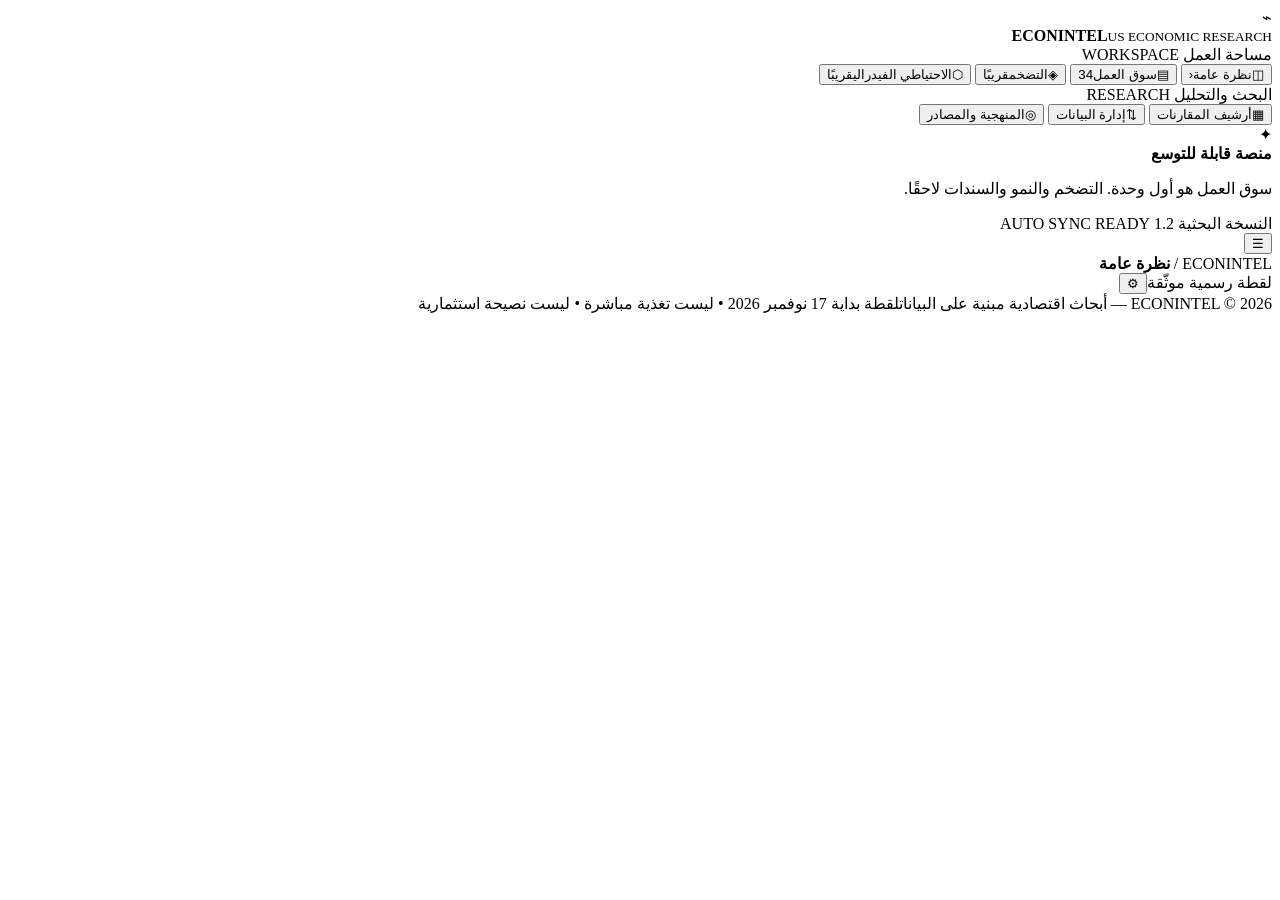
==== index.html @ 454ddd61 "Add files via upload" ====
<!doctype html>
<html lang="ar" dir="rtl">
<head>
  <meta charset="UTF-8" />
  <meta name="viewport" content="width=device-width, initial-scale=1" />
  <meta name="theme-color" content="#0b1120" />
  <meta name="description" content="US Economic Intelligence — منصة تحليل اقتصادي أمريكي مبنية على البيانات الرسمية، تبدأ بسوق العمل وتتوسع للتضخم والسياسة النقدية." />
  <title>US Economic Intelligence | مختبر الاقتصاد الأمريكي</title>
  <link rel="stylesheet" href="assets/styles.css" />
  <script src="assets/seed.js" defer></script>
  <script src="assets/official-data.js" defer></script>
  <script src="assets/app.js" defer></script>
</head>
<body>
  <div class="app-shell">
    <aside class="sidebar" id="sidebar">
      <div class="brand"><div class="brand-mark"><span class="brand-pulse">⌁</span></div><div><strong>ECON<span>INTEL</span></strong><small>US ECONOMIC RESEARCH</small></div></div>
      <div class="side-section-label">مساحة العمل <span>WORKSPACE</span></div>
      <nav class="side-nav" aria-label="التنقل الرئيسي">
        <button class="nav-link active" data-page="overview"><span class="nav-icon">◫</span><span>نظرة عامة</span><span class="nav-arrow">‹</span></button>
        <button class="nav-link" data-page="labor"><span class="nav-icon">▤</span><span>سوق العمل</span><span id="navCount" class="nav-count">34</span></button>
        <button class="nav-link" data-page="inflation"><span class="nav-icon">◈</span><span>التضخم</span><span class="nav-mini">قريبًا</span></button>
        <button class="nav-link" data-page="fed"><span class="nav-icon">⬡</span><span>الاحتياطي الفيدرالي</span><span class="nav-mini">قريبًا</span></button>
      </nav>
      <div class="side-section-label">البحث والتحليل <span>RESEARCH</span></div>
      <nav class="side-nav" aria-label="إدارة البحث">
        <button class="nav-link" data-page="archive"><span class="nav-icon">▦</span><span>أرشيف المقارنات</span></button>
        <button class="nav-link" data-page="data"><span class="nav-icon">⇅</span><span>إدارة البيانات</span></button>
        <button class="nav-link" data-page="methodology"><span class="nav-icon">◎</span><span>المنهجية والمصادر</span></button>
      </nav>
      <div class="sidebar-bottom">
        <div class="side-brief"><span class="side-brief-spark">✦</span><div><b>منصة قابلة للتوسع</b><p>سوق العمل هو أول وحدة. التضخم والنمو والسندات لاحقًا.</p></div></div>
        <div class="sidebar-version"><span class="status-dot"></span> النسخة البحثية 1.2 <span>AUTO SYNC READY</span></div>
      </div>
    </aside>
    <main class="main">
      <header class="topbar">
        <div class="topbar-title"><button class="mobile-menu icon-button" id="mobileMenu" aria-label="فتح القائمة">☰</button><div class="breadcrumb">ECONINTEL <span>/</span> <b id="breadcrumbCurrent">نظرة عامة</b></div></div>
        <div class="topbar-tools"><span class="time-label" id="todayLabel"></span><span class="vertical-separator"></span><span class="data-status"><span class="status-dot"></span><span id="sourceStatus">لقطة رسمية موثّقة</span></span><button class="icon-button" id="settingsShortcut" title="إدارة البيانات" aria-label="إدارة البيانات">⚙</button></div>
      </header>
      <div class="content" id="content" aria-live="polite"></div>
      <footer class="footer"><span>ECONINTEL © 2026 — أبحاث اقتصادية مبنية على البيانات</span><span id="dataFooter">لقطة بداية 17 نوفمبر 2026 • ليست تغذية مباشرة • ليست نصيحة استثمارية</span></footer>
    </main>
  </div>
  <div id="mobileScrim" class="mobile-scrim"></div>
  <div id="toastRegion" class="toast-region" aria-live="polite"></div>
  <div id="modalRoot"></div>
</body>
</html>
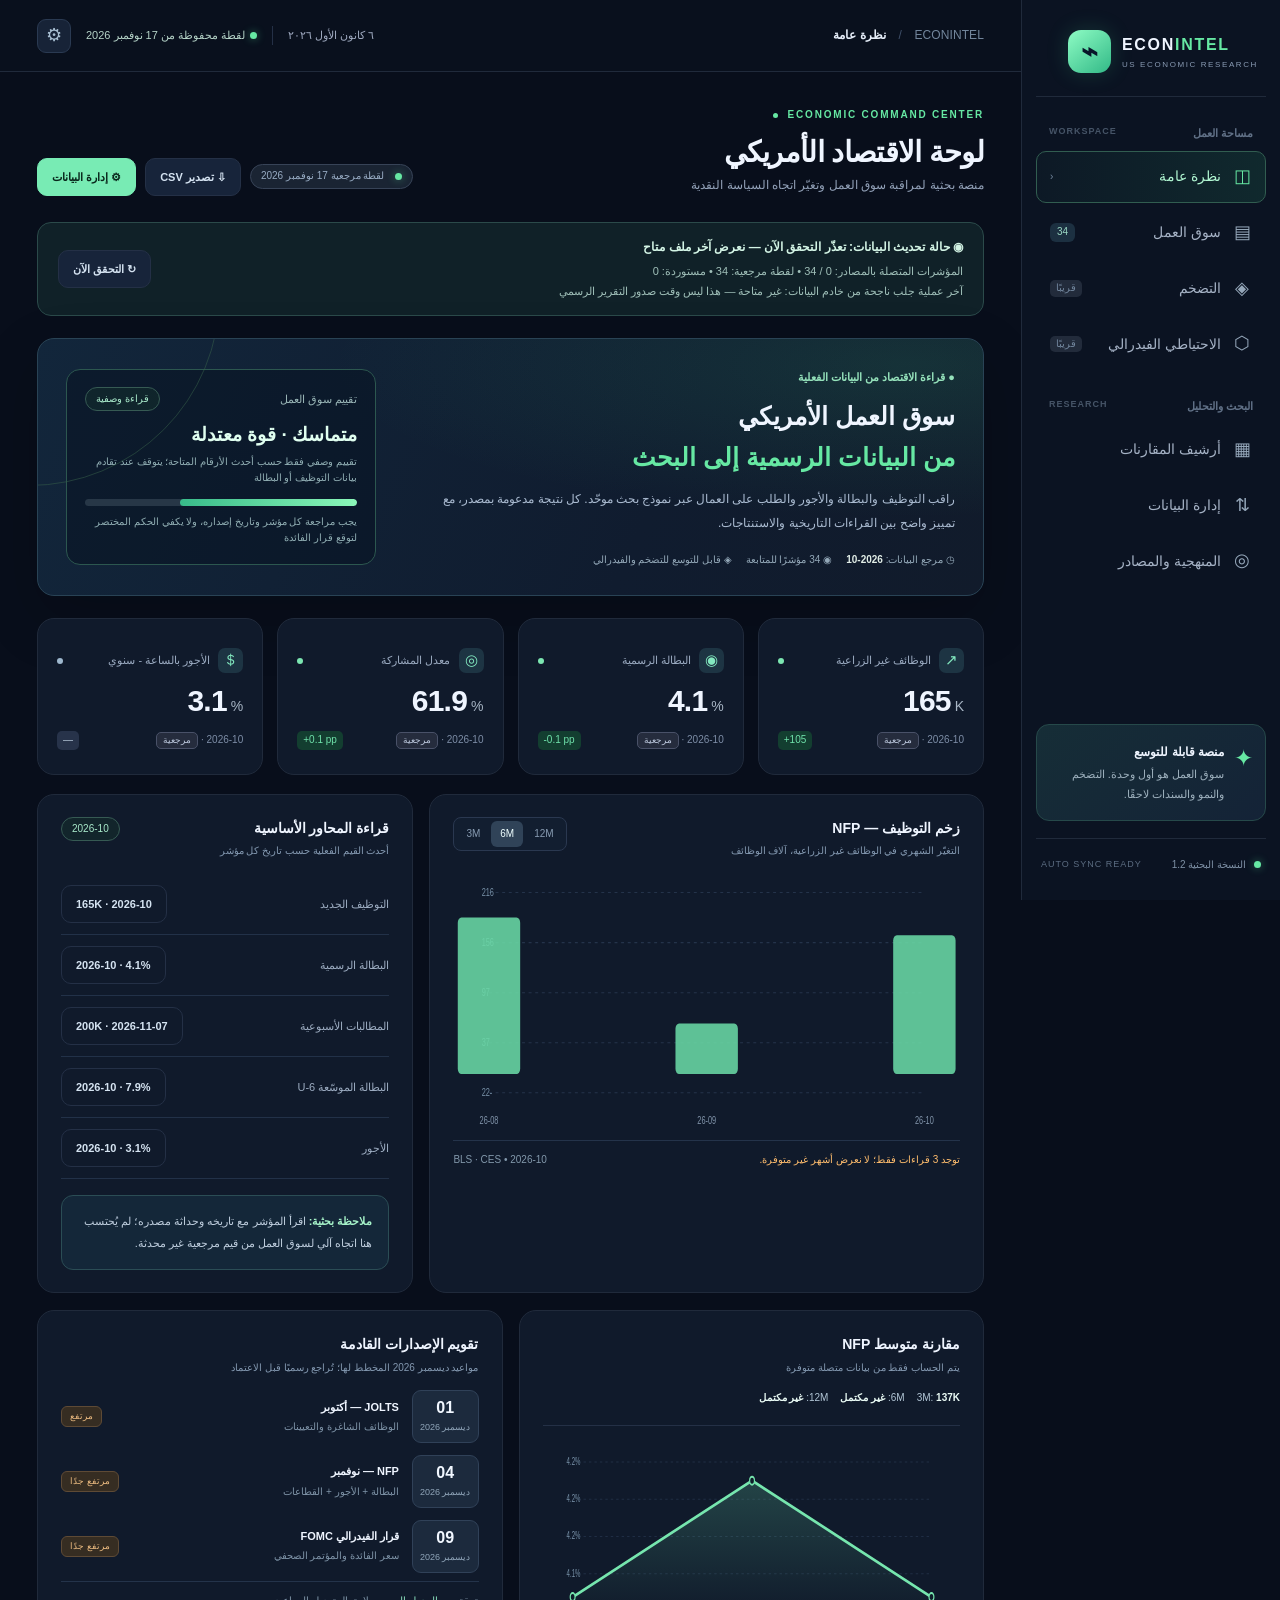
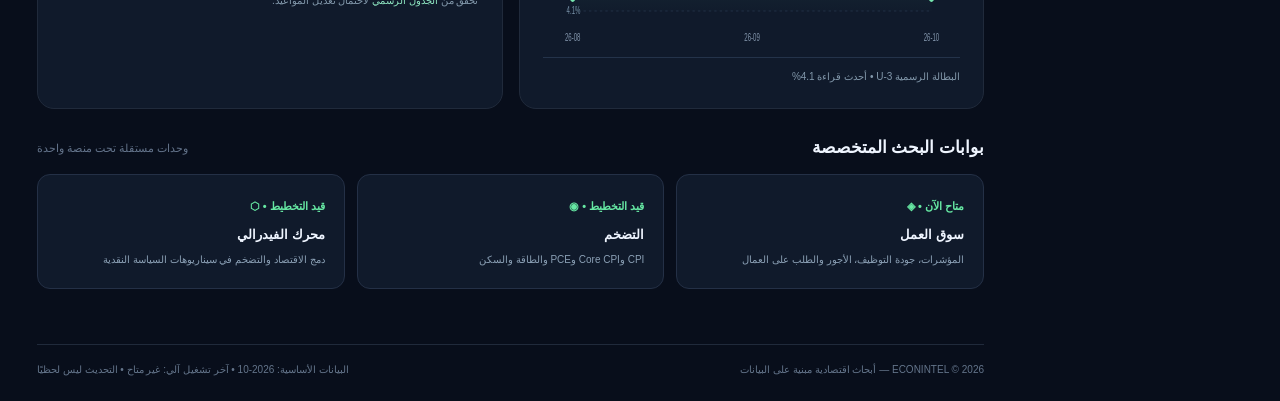
==== commit 03483501: "Update index.html" ====
--- a/index.html
+++ b/index.html
@@ -6,10 +6,10 @@
   <meta name="theme-color" content="#0b1120" />
   <meta name="description" content="US Economic Intelligence — منصة تحليل اقتصادي أمريكي مبنية على البيانات الرسمية، تبدأ بسوق العمل وتتوسع للتضخم والسياسة النقدية." />
   <title>US Economic Intelligence | مختبر الاقتصاد الأمريكي</title>
-  <link rel="stylesheet" href="assets/styles.css" />
-  <script src="assets/seed.js" defer></script>
-  <script src="assets/official-data.js" defer></script>
-  <script src="assets/app.js" defer></script>
+  <link rel="stylesheet" href="styles.css" />
+  <script src="seed.js" defer></script>
+  <script src="official-data.js" defer></script>
+  <script src="app.js" defer></script>
 </head>
 <body>
   <div class="app-shell">
--- a/styles.css
+++ b/styles.css
@@ -0,0 +1,19 @@
+@import url('https://fonts.googleapis.com/css2?family=Cairo:wght@400;500;600;700;800&family=IBM+Plex+Sans+Arabic:wght@400;500;600;700&display=swap');
+:root{--bg:#080e1b;--surface:#0d1525;--panel:#101a2b;--panel-2:#131f32;--line:#243046;--line-soft:#202a3b;--text:#eff5ff;--muted:#93a2b9;--dim:#64748b;--green:#66e8a3;--green-soft:rgba(92,229,160,.13);--orange:#ffbd6d;--red:#ff7584;--blue:#78aaff;--accent:#8bf3ba;--shadow:0 22px 60px rgba(0,0,0,.19);--radius:17px}
+*{box-sizing:border-box}html{scroll-behavior:smooth}body{margin:0;background:var(--bg);color:var(--text);font-family:'IBM Plex Sans Arabic','Cairo',Tahoma,sans-serif;font-size:14px;line-height:1.65}button,input,select,textarea{font:inherit}button{cursor:pointer}a{color:inherit;text-decoration:none}button:focus-visible,a:focus-visible,input:focus-visible{outline:2px solid #8df7bf;outline-offset:3px}::selection{background:#1d7e5a;color:#fff}.app-shell{min-height:100vh;display:flex;direction:rtl}.sidebar{width:259px;flex:0 0 259px;background:#0b1322;border-left:1px solid var(--line-soft);padding:27px 14px;display:flex;flex-direction:column;position:sticky;right:0;top:0;height:100vh;z-index:20}.brand{display:flex;gap:11px;align-items:center;padding:3px 8px 23px;border-bottom:1px solid var(--line-soft);direction:ltr;justify-content:flex-end}.brand-mark{background:linear-gradient(140deg,#8efcc4,#32b987);height:43px;width:43px;border-radius:13px;display:grid;place-items:center;color:#081529;box-shadow:0 0 22px rgba(73,226,153,.17)}.brand-pulse{font-size:28px;font-weight:900;line-height:1}.brand strong{font-family:Arial,sans-serif;font-size:16px;letter-spacing:1.7px}.brand strong span{color:var(--green)}.brand small{display:block;font-size:8px;letter-spacing:1.6px;color:#899ab3;direction:ltr}.side-section-label{font-size:11px;font-weight:700;color:#617187;padding:27px 13px 9px}.side-section-label span{float:left;font-size:9px;color:#465467;letter-spacing:1px}.side-nav{display:grid;gap:4px}.nav-link{border:1px solid transparent;background:none;color:#a5b2c5;border-radius:10px;padding:10px 13px;text-align:right;display:flex;gap:11px;align-items:center;width:100%;transition:.2s}.nav-link:hover{background:#152038;color:#fff}.nav-link.active{border-color:#315d50;background:linear-gradient(90deg,rgba(57,172,128,.04),rgba(42,155,105,.16));color:#b1f7d2}.nav-icon{font-size:18px;width:20px;text-align:center;color:#95a7ba}.nav-link.active .nav-icon{color:var(--green)}.nav-arrow,.nav-mini,.nav-count{margin-right:auto;font-size:10px;color:#72869d}.nav-count{border-radius:6px;padding:1px 7px;background:#1c3041;color:#9ad7c3}.nav-mini{border-radius:5px;background:#222b3b;padding:0 6px}.sidebar-bottom{margin-top:auto}.side-brief{background:linear-gradient(140deg,rgba(35,78,80,.45),rgba(23,40,62,.75));border:1px solid #26494a;padding:15px 12px;border-radius:13px;display:flex;gap:10px}.side-brief-spark{color:var(--green);font-size:23px}.side-brief b{font-size:12px}.side-brief p{font-size:11px;line-height:1.8;color:#9db0bd;margin:2px 0 0}.sidebar-version{margin-top:17px;border-top:1px solid var(--line-soft);padding:18px 5px 0;color:#7e90a5;font-size:10px}.sidebar-version>span:last-child{float:left;font-family:Arial,sans-serif;font-size:9px;color:#5b6c81;letter-spacing:1px}.status-dot{display:inline-block;width:7px;height:7px;border-radius:50%;background:var(--green);margin-left:5px;box-shadow:0 0 9px rgba(91,239,165,.45)}.main{min-width:0;flex:1}.topbar{height:72px;border-bottom:1px solid var(--line-soft);display:flex;align-items:center;justify-content:space-between;padding:0 37px;background:#0b1220ad;backdrop-filter:blur(12px);position:sticky;top:0;z-index:10}.topbar-title,.topbar-tools{display:flex;align-items:center;gap:15px}.breadcrumb{font-family:'IBM Plex Sans Arabic',sans-serif;font-size:12px;letter-spacing:.1px;color:#73869c}.breadcrumb span{padding:0 9px;color:#40516b}.breadcrumb b{color:#e5edf8;font-weight:600}.topbar-tools{font-size:11px;color:#9faac0}.time-label{direction:ltr}.vertical-separator{background:var(--line);height:19px;width:1px}.data-status{color:#b6d4c8}.icon-button{width:34px;height:34px;background:#172337;border:1px solid #2a3a52;border-radius:9px;color:#a8bfd2;display:inline-grid;place-items:center;font-size:18px}.mobile-menu{display:none}.content{max-width:1640px;padding:35px 37px 55px;margin:auto}.footer{margin:0 37px;border-top:1px solid var(--line-soft);padding:17px 0 23px;color:#64758b;font-size:10px;display:flex;justify-content:space-between;gap:8px}.page-head{display:flex;justify-content:space-between;align-items:end;gap:18px;margin-bottom:26px}.eyebrow{display:flex;align-items:center;gap:10px;font-family:Arial,sans-serif;color:var(--green);font-size:10px;letter-spacing:1.8px;font-weight:bold;direction:ltr;justify-content:flex-end}.eyebrow:before{content:'';height:5px;width:5px;background:var(--green);border-radius:50%}.page-head h1{font-family:'Cairo',sans-serif;font-size:29px;margin:7px 0 2px;letter-spacing:-.7px;font-weight:700;line-height:1.5}.page-head p{margin:0;color:var(--muted);font-size:12px}.head-actions{display:flex;gap:9px;align-items:center;flex-wrap:wrap}.btn{border:1px solid var(--line);background:#17243a;color:#d5e3f1;border-radius:10px;padding:9px 14px;display:inline-flex;align-items:center;justify-content:center;gap:8px;font-size:11px;font-weight:600;transition:.15s;white-space:nowrap}.btn:hover{border-color:#537e76;background:#1d3145}.btn.primary{background:#78ebb4;color:#09261b;border-color:#78ebb4;font-weight:800}.btn.primary:hover{background:#a9ffd3}.btn.ghost{background:transparent}.tiny-badge{display:inline-flex;gap:6px;align-items:center;border:1px solid #365a53;color:#a8e9ca;background:#17382d5d;border-radius:99px;font-size:10px;padding:3px 10px;white-space:nowrap}.tiny-badge.warning{border-color:#75593e;color:#e6bd8b;background:#3b2b1e60}.tiny-badge.muted{border-color:#374357;color:#98acc4;background:#1a2433}.hero{background:radial-gradient(ellipse at 92% 10%,rgba(57,202,132,.13),transparent 47%),linear-gradient(115deg,#12263b,#101c2f 65%,#111b2b);border:1px solid #294355;border-radius:var(--radius);padding:26px 28px;margin-bottom:22px;box-shadow:var(--shadow);display:grid;grid-template-columns:1.25fr .85fr;gap:22px;align-items:center;overflow:hidden;position:relative}.hero:after{content:'';width:380px;height:380px;position:absolute;left:-200px;top:-235px;border:1px solid #38614a88;border-radius:50%;pointer-events:none}.hero-kicker{font-size:11px;color:#95e2bb;font-weight:600}.hero h2{font-family:Cairo,sans-serif;font-size:25px;line-height:1.65;margin:8px 0 10px}.hero h2 em{font-style:normal;color:var(--green)}.hero p{color:#aabbd1;margin:0;font-size:12px;max-width:640px;line-height:1.95}.hero-foot{display:flex;flex-wrap:wrap;gap:14px;margin-top:17px;color:#93a8b8;font-size:10px}.hero-foot strong{color:#e1ede6}.hero-meter{background:#07142394;border:1px solid #2c574f;border-radius:14px;padding:17px 18px;max-width:310px;justify-self:end;width:100%}.hero-meter-top{display:flex;justify-content:space-between;gap:8px;align-items:center;color:#9ab6b7;font-size:11px}.hero-meter strong{display:block;font-family:Cairo,sans-serif;font-size:19px;color:#e0fff0;line-height:1.7;margin:8px 0 2px}.hero-meter small{display:block;color:#90aeb3;font-size:10px}.meter-track{height:7px;border-radius:20px;background:#273747;display:flex;overflow:hidden;margin:12px 0 8px}.meter-fill{background:linear-gradient(90deg,#38bb8a,#8bf7b9);width:65%;border-radius:20px}.metric-grid{display:grid;grid-template-columns:repeat(4,minmax(0,1fr));gap:14px;margin-bottom:19px}.metric-card{background:var(--panel);border:1px solid var(--line-soft);border-radius:var(--radius);padding:19px 19px 14px;min-height:157px;min-width:0;position:relative;overflow:hidden}.metric-card:hover{border-color:#34526a}.metric-card-top{display:flex;align-items:center;gap:8px;justify-content:space-between;font-size:11px;color:#9aaac0}.metric-label{display:flex;align-items:center;gap:8px}.metric-icon{width:25px;height:25px;display:grid;place-items:center;background:#1d3443;border-radius:7px;color:#82e8bf;font-size:15px}.metric-value{direction:ltr;display:flex;align-items:baseline;justify-content:flex-end;gap:4px;margin-top:10px;text-align:right}.metric-value strong{font-family:Arial,sans-serif;font-size:30px;line-height:1.2;letter-spacing:-.8px;font-weight:700}.metric-value small{font-size:14px;color:#a9b7c6;font-family:Arial,sans-serif}.metric-bottom{display:flex;align-items:center;justify-content:space-between;gap:5px;margin-top:12px;font-size:10px;color:#7d8da6}.delta{border-radius:5px;background:#133e30;color:#6fe1aa;padding:1px 6px;direction:ltr;font-family:Arial,sans-serif}.delta.bad{color:#ff99a3;background:#4c242d}.delta.neutral{background:#27334a;color:#b3c3d5}.grid2{display:grid;grid-template-columns:1.4fr .95fr;gap:16px;margin-bottom:17px}.grid2.equal{grid-template-columns:1fr 1fr}.panel{background:var(--panel);border:1px solid var(--line-soft);border-radius:var(--radius);padding:22px 23px;min-width:0}.panel-head{display:flex;align-items:flex-start;justify-content:space-between;gap:12px;margin-bottom:14px}.panel-head h3{font-size:14px;line-height:1.6;margin:0;font-weight:700}.panel-head p{color:#8398b0;font-size:10px;margin:4px 0 0}.panel-tool{display:flex;align-items:center;gap:7px}.tabset{display:inline-flex;gap:2px;border-radius:8px;padding:3px;border:1px solid #2a3850;background:#121e30;direction:ltr}.tab{border:0;background:transparent;color:#879bb1;border-radius:6px;font-size:10px;padding:5px 9px;white-space:nowrap}.tab.active{background:#304358;color:#efffff}.chart-body{height:258px;position:relative}.chart-body.short{height:205px}.chart-body svg{height:100%;width:100%;overflow:visible}.chart-note{font-size:10px;color:#8298ab;border-top:1px solid #24334a;margin-top:8px;padding-top:10px;line-height:1.8}.text-warning{color:var(--orange)!important}.split-row{border-bottom:1px solid #223148;display:flex;justify-content:space-between;align-items:center;padding:11px 0;gap:18px;font-size:11px}.split-row:last-child{border-bottom:0}.split-row span{color:#9cacc1}.split-row b{font-size:11px}.signal{display:inline-flex;align-items:center;gap:5px;font-size:10px;font-weight:600}.signal:before{content:'';width:6px;height:6px;border-radius:50%;background:currentColor}.signal.positive{color:#7ce6b1}.signal.warning{color:#e9b36e}.signal.negative{color:#ff8397}.signal.neutral{color:#9eb8ce}.mini-heading{color:#8197aa;font-size:10px;letter-spacing:.2px;margin-bottom:12px}.insight{background:#142739;border:1px solid #2b4d55;border-radius:12px;padding:15px 16px;font-size:11px;line-height:1.95;color:#bfcede}.insight b{color:#a6f3c9}.insight.warn{background:#302319;border-color:#61472b}.insight.warn b{color:#ffca90}.section-title{display:flex;align-items:center;justify-content:space-between;gap:10px;margin:25px 0 12px}.section-title h2{font-size:17px;font-family:Cairo,sans-serif;margin:0}.section-title p{color:var(--dim);font-size:11px;margin:0}.sectors{display:flex;flex-direction:column;gap:13px;margin-top:15px}.sector-row{display:grid;grid-template-columns:165px minmax(30px,1fr) 65px;align-items:center;gap:13px;font-size:10.5px}.sector-name{color:#b1bfd0;white-space:nowrap;overflow:hidden;text-overflow:ellipsis}.sector-track{height:8px;border-radius:8px;background:#223046;position:relative;overflow:hidden}.sector-fill{height:100%;border-radius:8px;background:linear-gradient(90deg,#4fbe94,#91ebc1);margin-right:0}.sector-fill.negative{background:#e68d8d}.sector-number{font-family:Arial,sans-serif;color:#a9f3c9;direction:ltr;text-align:left}.sector-number.negative{color:#f2a4a6}.upcoming{display:grid;gap:12px}.event-row{display:flex;gap:13px;align-items:center}.event-date{background:#1c2a3d;border:1px solid #304158;border-radius:9px;min-width:61px;padding:8px 7px;text-align:center;line-height:1.2}.event-date strong{font:700 16px Arial,sans-serif;display:block;color:#f1f7ff}.event-date small{color:#90a5b9;font-size:9px}.event-description{flex:1}.event-description b{display:block;font-size:11px;font-weight:600}.event-description small{display:block;color:#7e93a7;font-size:10px;margin-top:3px}.event-priority{font-size:9px;color:#ebbb80;background:#362d22;border:1px solid #5e4a35;padding:2px 8px;border-radius:6px}.method-pill{display:inline-flex;border:1px solid var(--line);padding:4px 9px;background:#172337;border-radius:6px;color:#9aacc3;font-size:10px}.data-list{display:grid;grid-template-columns:repeat(3,minmax(0,1fr));gap:11px}.data-tile{background:#111d2e;border:1px solid #2a3a4e;border-radius:12px;padding:16px;min-height:124px;display:flex;flex-direction:column;gap:6px;text-align:right}.data-tile:hover{border-color:#447c68;background:#15253a}.data-tile b{font-size:12px}.data-tile small{color:#8496ad;font-size:10px}.data-tile .number{font:700 23px Arial,sans-serif;direction:ltr;text-align:right}.tile-footer{display:flex;justify-content:space-between;align-items:center;gap:8px;color:#8092a9;font-size:9px;margin-top:auto}.tag{font:600 9px Arial,sans-serif;border:1px solid #334358;border-radius:5px;padding:1px 6px;white-space:nowrap}.filter-row{display:flex;flex-wrap:wrap;align-items:center;gap:8px;margin-bottom:17px}.filter-chip{font-size:10px;color:#9badc2;padding:7px 12px;border:1px solid var(--line);background:#131f31;border-radius:8px}.filter-chip.active{background:#153b32;color:#99f4c9;border-color:#386d57}.search-box{border:1px solid #324257;background:#0c1727;border-radius:10px;padding:10px 12px;min-width:235px;max-width:100%;color:#eff5fc;font-size:12px}.search-box::placeholder{color:#687e95}.empty{border:1px dashed #395067;border-radius:13px;padding:35px;text-align:center;color:#8ea2b6;font-size:12px}.empty-icon{font-size:25px;display:block;margin-bottom:8px}.table-wrap{overflow:auto;border:1px solid var(--line-soft);border-radius:11px}.data-table{border-collapse:collapse;width:100%;min-width:680px;text-align:right}.data-table th{background:#152136;color:#839ab3;text-align:right;padding:12px 14px;font-size:10px;font-weight:600;white-space:nowrap}.data-table td{padding:12px 14px;border-top:1px solid #243046;color:#c0cede;font-size:11px}.data-table tr:hover td{background:#162339}.data-table .value{font:700 13px Arial,sans-serif;direction:ltr;white-space:nowrap}.data-table a{color:#84d9b7}.data-table a:hover{text-decoration:underline}.source-list{display:grid;gap:10px}.source-item{padding:16px;display:flex;align-items:center;justify-content:space-between;gap:16px;background:#131f30;border:1px solid var(--line);border-radius:12px}.source-item h4{margin:0;font-size:12px}.source-item p{color:#8b9cb0;font-size:10px;margin:4px 0 0}.source-link{background:#1a3d35;color:#9cf8cb;border:1px solid #345d51;border-radius:7px;padding:6px 10px;font-size:10px}.module-hero{background:linear-gradient(120deg,#102635,#151d36);border:1px solid #2d455e;border-radius:15px;padding:30px 28px;margin:0 0 20px}.module-hero h2{font:700 24px Cairo,sans-serif;margin:4px 0}.module-hero p{color:#a8bbcb;font-size:12px;margin:0;max-width:700px}.roadmap{display:grid;grid-template-columns:repeat(3,minmax(0,1fr));gap:12px}.roadmap-card{padding:19px;border:1px solid var(--line);background:var(--panel);border-radius:13px}.roadmap-card .step{font:700 11px Arial,sans-serif;color:var(--green)}.roadmap-card b{display:block;margin:7px 0;font-size:13px}.roadmap-card p{color:#8ba0b5;margin:0;font-size:10px}.metric-dialog{width:min(610px,calc(100vw - 24px));background:#101b2d;border:1px solid #38536b;border-radius:17px;box-shadow:0 35px 100px #000b;padding:0;color:#fff}.metric-dialog::backdrop{background:#010713bb}.dialog-top{display:flex;justify-content:space-between;align-items:start;gap:15px;border-bottom:1px solid var(--line);padding:22px}.dialog-top h2{font-size:17px;margin:3px 0}.dialog-body{padding:20px 23px}.dialog-close{background:#1e2d44;border:1px solid var(--line);border-radius:8px;color:#fff;padding:2px 10px;font-size:19px}.dialog-number{font:700 30px Arial,sans-serif;direction:ltr;text-align:right}.muted{color:#8196ad}.text-small{font-size:11px}.mt16{margin-top:16px}.mt24{margin-top:24px}.flex-between{display:flex;justify-content:space-between;align-items:center;gap:12px}.row-wrap{display:flex;gap:8px;flex-wrap:wrap}.code-box{padding:15px;background:#0a1524;border:1px solid #293c55;border-radius:11px;color:#b1d2ca;direction:ltr;white-space:pre-wrap;word-break:break-word;font:11px ui-monospace,monospace}.toast-region{position:fixed;z-index:50;bottom:23px;left:20px;display:grid;gap:8px;pointer-events:none}.toast{border:1px solid #3b7760;border-radius:10px;background:#153629;color:#d5ffe8;padding:12px 17px;font-size:12px;box-shadow:var(--shadow)}.archive-item{border:1px solid var(--line);background:#132034;border-radius:12px;padding:15px;display:flex;align-items:center;justify-content:space-between;gap:12px;margin-bottom:10px}.archive-item small{display:block;color:#889cb0;font-size:10px}.comparison-item{display:flex;align-items:center;gap:10px;padding:12px 0;border-bottom:1px solid var(--line)}.comparison-item>span:first-child{min-width:130px;color:#93a7be;font-size:11px}.comparison-item .value{font:700 14px Arial,sans-serif;direction:ltr}.comparison-item .diff{margin-right:auto;font:700 11px Arial,sans-serif}.hint{font-size:10px;color:#7c92a9;line-height:1.9}.file-label{display:inline-flex;align-items:center;justify-content:center;background:#17283b;border:1px solid #3c5a67;color:#bbd8d0;padding:10px 15px;border-radius:10px;font-size:11px;cursor:pointer}.file-label input{display:none}.callout{display:flex;gap:12px;padding:15px 18px;background:#112633;border:1px solid #2a4851;border-radius:12px;color:#bdd4dc;font-size:11px;line-height:1.85}.callout i{font-size:20px;font-style:normal;color:#77ecc0}.divider{height:1px;background:var(--line);margin:18px 0}.source-foot{color:#6e8098;font-size:10px;margin-top:10px}.no-data{display:flex;flex-direction:column;align-items:center;justify-content:center;height:100%;color:#8195ac;font-size:11px}.nfp-mean{color:#b1c5d5;font-size:10px;display:flex;gap:12px;flex-wrap:wrap}.nfp-mean strong{color:#e9faf4}.stat-line{height:1px;background:var(--line);margin:9px 0}.mobile-scrim{display:none}
+@media(max-width:1250px){.metric-grid{grid-template-columns:repeat(2,minmax(0,1fr))}.content{padding:27px 25px 40px}.topbar{padding:0 25px}.sidebar{width:227px;flex-basis:227px}.data-list{grid-template-columns:repeat(2,minmax(0,1fr))}.hero{grid-template-columns:1.1fr .8fr}}@media(max-width:920px){.sidebar{position:fixed;right:-265px;transition:right .23s;width:255px;box-shadow:var(--shadow)}.sidebar.open{right:0}.mobile-menu{display:inline-grid}.mobile-scrim.visible{display:block;position:fixed;inset:0;background:#0008;z-index:19}.grid2,.grid2.equal{grid-template-columns:1fr}.hero{grid-template-columns:1fr}.hero-meter{justify-self:stretch;max-width:none}.roadmap{grid-template-columns:1fr 1fr}.topbar{height:62px}}@media(max-width:600px){.content{padding:22px 14px}.topbar{padding:0 14px}.metric-grid{gap:9px}.metric-card{padding:14px;min-height:143px}.metric-value strong{font-size:25px}.metric-card-top{font-size:10px}.metric-bottom{font-size:9px}.page-head{display:block}.page-head h1{font-size:24px}.head-actions{margin-top:14px}.hero{padding:21px}.hero h2{font-size:21px}.panel{padding:18px 15px}.data-list,.roadmap{grid-template-columns:1fr}.sector-row{grid-template-columns:115px 1fr 47px;gap:8px}.footer{margin:0 14px;display:block}.footer span{display:block}.topbar-tools .time-label,.topbar-tools .vertical-separator{display:none}.breadcrumb{font-size:11px}.panel-head{flex-wrap:wrap}.metric-dialog{max-width:calc(100vw - 16px)}.source-item{align-items:start;flex-direction:column}}
+
+/* Research data provenance / version 1.1 */
+.origin-pill{display:inline-block;vertical-align:middle;border:1px solid #315a5c;border-radius:5px;padding:0 6px;font-size:9px;color:#a6dccc;background:#183138;white-space:nowrap}
+.origin-pill.reference{border-color:#495168;background:#252c3d;color:#bdc9de}.origin-pill.stale{border-color:#986441;background:#3a2b23;color:#ffca96}
+.origin-pill.custom{border-color:#6265a5;background:#2a2b48;color:#c4c8ff}.origin-pill.verified{border-color:#31705d;background:#17372f;color:#90eec0}
+.quality-grid{display:grid;grid-template-columns:repeat(4,1fr);gap:10px}.quality-grid>div{background:#0d1d2c;border:1px solid #2b3f50;padding:15px 12px;border-radius:11px;text-align:center}.quality-grid strong{display:block;font:700 26px Arial;color:#d9fff0}.quality-grid span{display:block;color:#91a4b9;font-size:10px;margin-top:4px}.quality-panel{margin-bottom:18px}.comparison-period{display:block;font-size:9px;color:#71869e;direction:ltr;text-align:right;margin-top:3px}
+@media(max-width:600px){.quality-grid{grid-template-columns:repeat(2,1fr)}.origin-pill{font-size:8px}}
+/* Explicit text color for buttons on dark panels: Chrome default button text is black. */
+.data-tile,.metric-card,.roadmap-card{color:var(--text)}
+.data-tile .number,.metric-card .metric-value{color:var(--text)}
+
+/* v1.2: live-data provenance strip; preserves v1.1 layout. */
+.sync-banner{display:flex;align-items:center;justify-content:space-between;gap:16px;margin:2px 0 22px;padding:15px 20px;border:1px solid #2b4a4a;border-radius:14px;background:#102128;color:#d3f4e5}
+.sync-banner b{display:block;font-size:12px;margin-bottom:4px}.sync-banner small{display:block;color:#9fbfb8;font-size:11px;margin-top:2px}.sync-banner .btn{flex:0 0 auto}
+@media(max-width:650px){.sync-banner{flex-direction:column;align-items:stretch}.sync-banner .btn{width:100%}}
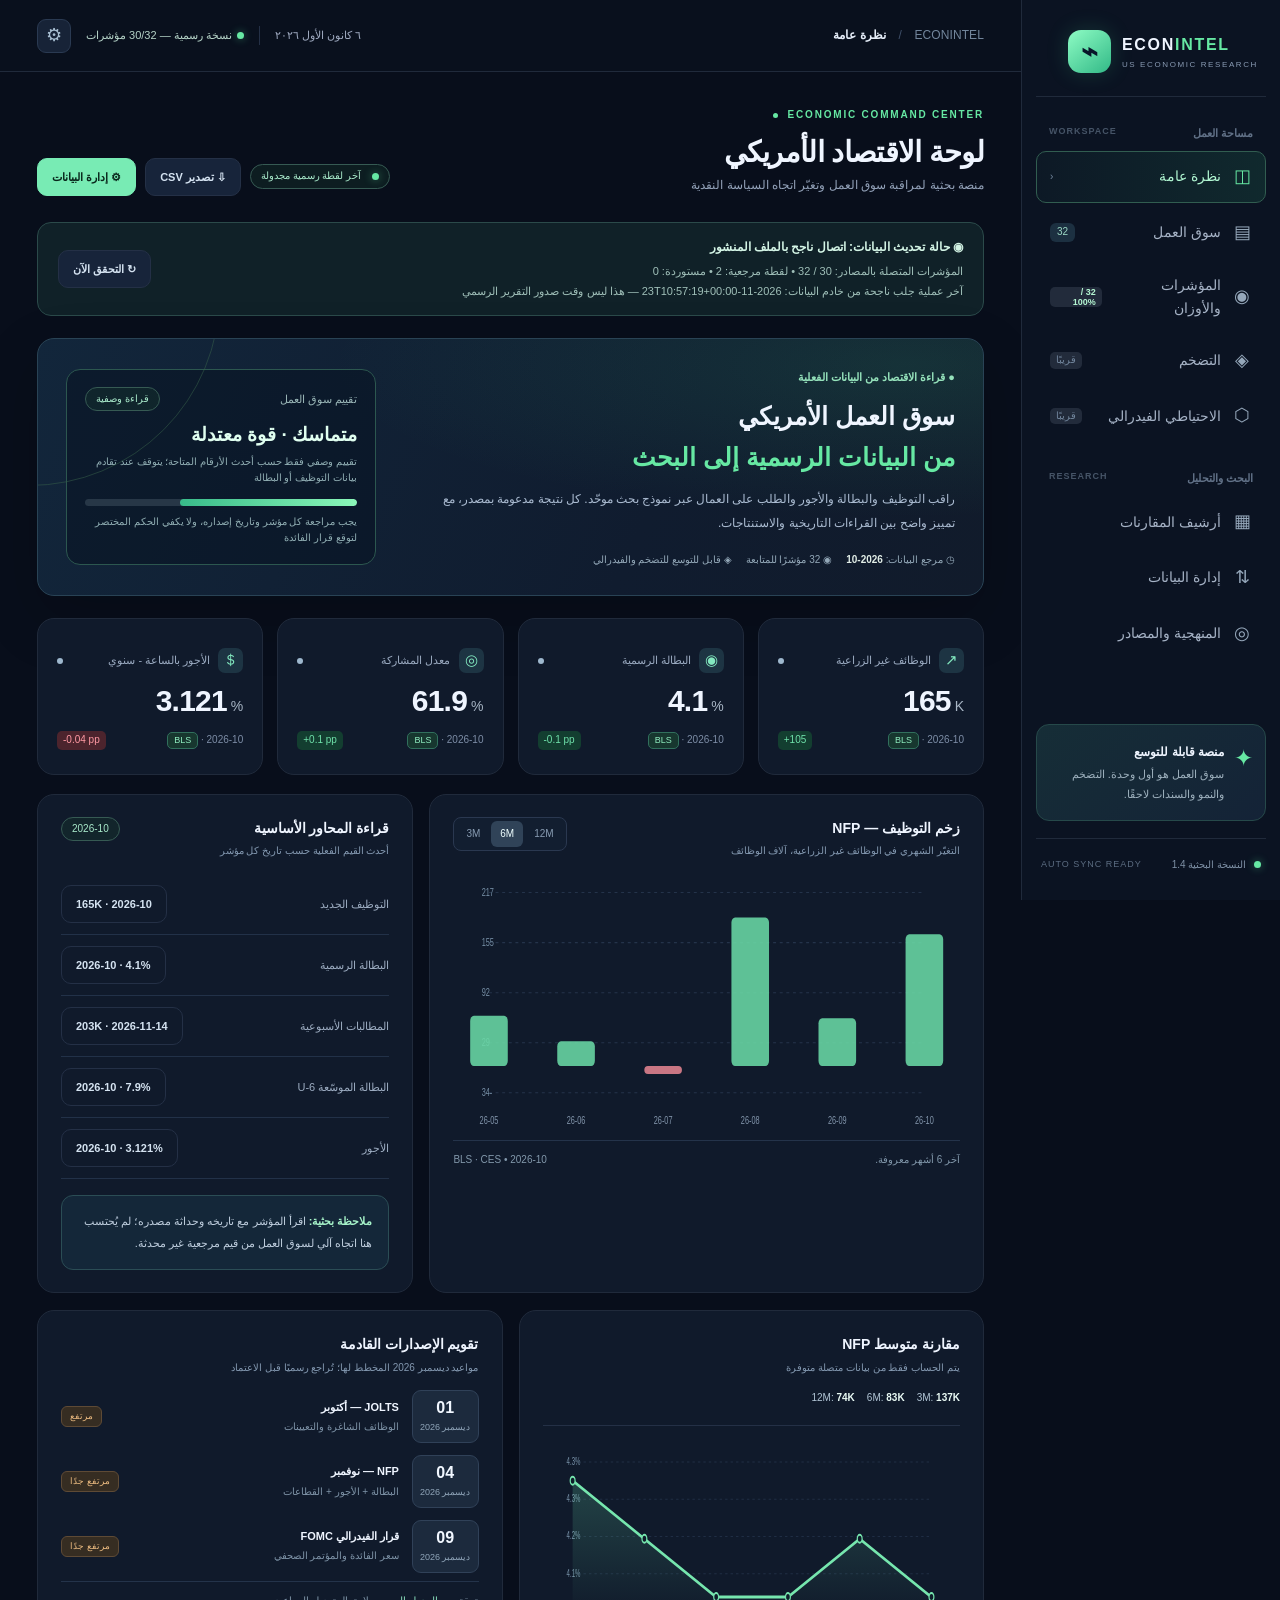
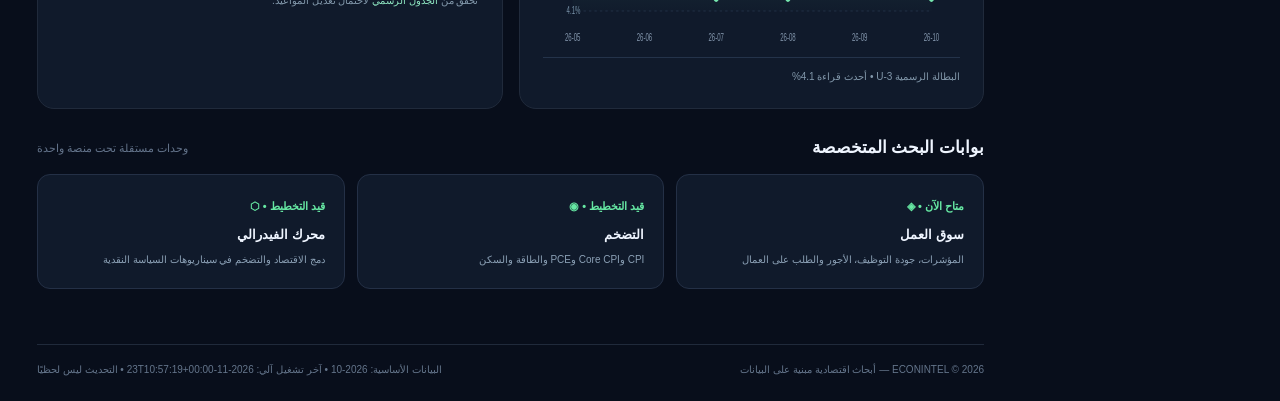
==== commit 83f8ed76: "ECONINTEL v1.4 - Connect 32 indicators" ====
--- a/index.html
+++ b/index.html
@@ -6,10 +6,10 @@
   <meta name="theme-color" content="#0b1120" />
   <meta name="description" content="US Economic Intelligence — منصة تحليل اقتصادي أمريكي مبنية على البيانات الرسمية، تبدأ بسوق العمل وتتوسع للتضخم والسياسة النقدية." />
   <title>US Economic Intelligence | مختبر الاقتصاد الأمريكي</title>
-  <link rel="stylesheet" href="styles.css" />
-  <script src="seed.js" defer></script>
-  <script src="official-data.js" defer></script>
-  <script src="app.js" defer></script>
+  <link rel="stylesheet" href="assets/styles.css" />
+  <script src="assets/seed.js" defer></script>
+  <script src="assets/official-data.js" defer></script>
+  <script src="assets/app.js" defer></script>
 </head>
 <body>
   <div class="app-shell">
@@ -18,7 +18,8 @@
       <div class="side-section-label">مساحة العمل <span>WORKSPACE</span></div>
       <nav class="side-nav" aria-label="التنقل الرئيسي">
         <button class="nav-link active" data-page="overview"><span class="nav-icon">◫</span><span>نظرة عامة</span><span class="nav-arrow">‹</span></button>
-        <button class="nav-link" data-page="labor"><span class="nav-icon">▤</span><span>سوق العمل</span><span id="navCount" class="nav-count">34</span></button>
+        <button class="nav-link" data-page="labor"><span class="nav-icon">▤</span><span>سوق العمل</span><span id="navCount" class="nav-count">32</span></button>
+        <button class="nav-link" data-page="weights"><span class="nav-icon">◉</span><span>المؤشرات والأوزان</span><span class="nav-mini">32 / 100%</span></button>
         <button class="nav-link" data-page="inflation"><span class="nav-icon">◈</span><span>التضخم</span><span class="nav-mini">قريبًا</span></button>
         <button class="nav-link" data-page="fed"><span class="nav-icon">⬡</span><span>الاحتياطي الفيدرالي</span><span class="nav-mini">قريبًا</span></button>
       </nav>
@@ -30,7 +31,7 @@
       </nav>
       <div class="sidebar-bottom">
         <div class="side-brief"><span class="side-brief-spark">✦</span><div><b>منصة قابلة للتوسع</b><p>سوق العمل هو أول وحدة. التضخم والنمو والسندات لاحقًا.</p></div></div>
-        <div class="sidebar-version"><span class="status-dot"></span> النسخة البحثية 1.2 <span>AUTO SYNC READY</span></div>
+        <div class="sidebar-version"><span class="status-dot"></span> النسخة البحثية 1.4 <span>AUTO SYNC READY</span></div>
       </div>
     </aside>
     <main class="main">
--- a/assets/styles.css
+++ b/assets/styles.css
@@ -0,0 +1,31 @@
+@import url('https://fonts.googleapis.com/css2?family=Cairo:wght@400;500;600;700;800&family=IBM+Plex+Sans+Arabic:wght@400;500;600;700&display=swap');
+:root{--bg:#080e1b;--surface:#0d1525;--panel:#101a2b;--panel-2:#131f32;--line:#243046;--line-soft:#202a3b;--text:#eff5ff;--muted:#93a2b9;--dim:#64748b;--green:#66e8a3;--green-soft:rgba(92,229,160,.13);--orange:#ffbd6d;--red:#ff7584;--blue:#78aaff;--accent:#8bf3ba;--shadow:0 22px 60px rgba(0,0,0,.19);--radius:17px}
+*{box-sizing:border-box}html{scroll-behavior:smooth}body{margin:0;background:var(--bg);color:var(--text);font-family:'IBM Plex Sans Arabic','Cairo',Tahoma,sans-serif;font-size:14px;line-height:1.65}button,input,select,textarea{font:inherit}button{cursor:pointer}a{color:inherit;text-decoration:none}button:focus-visible,a:focus-visible,input:focus-visible{outline:2px solid #8df7bf;outline-offset:3px}::selection{background:#1d7e5a;color:#fff}.app-shell{min-height:100vh;display:flex;direction:rtl}.sidebar{width:259px;flex:0 0 259px;background:#0b1322;border-left:1px solid var(--line-soft);padding:27px 14px;display:flex;flex-direction:column;position:sticky;right:0;top:0;height:100vh;z-index:20}.brand{display:flex;gap:11px;align-items:center;padding:3px 8px 23px;border-bottom:1px solid var(--line-soft);direction:ltr;justify-content:flex-end}.brand-mark{background:linear-gradient(140deg,#8efcc4,#32b987);height:43px;width:43px;border-radius:13px;display:grid;place-items:center;color:#081529;box-shadow:0 0 22px rgba(73,226,153,.17)}.brand-pulse{font-size:28px;font-weight:900;line-height:1}.brand strong{font-family:Arial,sans-serif;font-size:16px;letter-spacing:1.7px}.brand strong span{color:var(--green)}.brand small{display:block;font-size:8px;letter-spacing:1.6px;color:#899ab3;direction:ltr}.side-section-label{font-size:11px;font-weight:700;color:#617187;padding:27px 13px 9px}.side-section-label span{float:left;font-size:9px;color:#465467;letter-spacing:1px}.side-nav{display:grid;gap:4px}.nav-link{border:1px solid transparent;background:none;color:#a5b2c5;border-radius:10px;padding:10px 13px;text-align:right;display:flex;gap:11px;align-items:center;width:100%;transition:.2s}.nav-link:hover{background:#152038;color:#fff}.nav-link.active{border-color:#315d50;background:linear-gradient(90deg,rgba(57,172,128,.04),rgba(42,155,105,.16));color:#b1f7d2}.nav-icon{font-size:18px;width:20px;text-align:center;color:#95a7ba}.nav-link.active .nav-icon{color:var(--green)}.nav-arrow,.nav-mini,.nav-count{margin-right:auto;font-size:10px;color:#72869d}.nav-count{border-radius:6px;padding:1px 7px;background:#1c3041;color:#9ad7c3}.nav-mini{border-radius:5px;background:#222b3b;padding:0 6px}.sidebar-bottom{margin-top:auto}.side-brief{background:linear-gradient(140deg,rgba(35,78,80,.45),rgba(23,40,62,.75));border:1px solid #26494a;padding:15px 12px;border-radius:13px;display:flex;gap:10px}.side-brief-spark{color:var(--green);font-size:23px}.side-brief b{font-size:12px}.side-brief p{font-size:11px;line-height:1.8;color:#9db0bd;margin:2px 0 0}.sidebar-version{margin-top:17px;border-top:1px solid var(--line-soft);padding:18px 5px 0;color:#7e90a5;font-size:10px}.sidebar-version>span:last-child{float:left;font-family:Arial,sans-serif;font-size:9px;color:#5b6c81;letter-spacing:1px}.status-dot{display:inline-block;width:7px;height:7px;border-radius:50%;background:var(--green);margin-left:5px;box-shadow:0 0 9px rgba(91,239,165,.45)}.main{min-width:0;flex:1}.topbar{height:72px;border-bottom:1px solid var(--line-soft);display:flex;align-items:center;justify-content:space-between;padding:0 37px;background:#0b1220ad;backdrop-filter:blur(12px);position:sticky;top:0;z-index:10}.topbar-title,.topbar-tools{display:flex;align-items:center;gap:15px}.breadcrumb{font-family:'IBM Plex Sans Arabic',sans-serif;font-size:12px;letter-spacing:.1px;color:#73869c}.breadcrumb span{padding:0 9px;color:#40516b}.breadcrumb b{color:#e5edf8;font-weight:600}.topbar-tools{font-size:11px;color:#9faac0}.time-label{direction:ltr}.vertical-separator{background:var(--line);height:19px;width:1px}.data-status{color:#b6d4c8}.icon-button{width:34px;height:34px;background:#172337;border:1px solid #2a3a52;border-radius:9px;color:#a8bfd2;display:inline-grid;place-items:center;font-size:18px}.mobile-menu{display:none}.content{max-width:1640px;padding:35px 37px 55px;margin:auto}.footer{margin:0 37px;border-top:1px solid var(--line-soft);padding:17px 0 23px;color:#64758b;font-size:10px;display:flex;justify-content:space-between;gap:8px}.page-head{display:flex;justify-content:space-between;align-items:end;gap:18px;margin-bottom:26px}.eyebrow{display:flex;align-items:center;gap:10px;font-family:Arial,sans-serif;color:var(--green);font-size:10px;letter-spacing:1.8px;font-weight:bold;direction:ltr;justify-content:flex-end}.eyebrow:before{content:'';height:5px;width:5px;background:var(--green);border-radius:50%}.page-head h1{font-family:'Cairo',sans-serif;font-size:29px;margin:7px 0 2px;letter-spacing:-.7px;font-weight:700;line-height:1.5}.page-head p{margin:0;color:var(--muted);font-size:12px}.head-actions{display:flex;gap:9px;align-items:center;flex-wrap:wrap}.btn{border:1px solid var(--line);background:#17243a;color:#d5e3f1;border-radius:10px;padding:9px 14px;display:inline-flex;align-items:center;justify-content:center;gap:8px;font-size:11px;font-weight:600;transition:.15s;white-space:nowrap}.btn:hover{border-color:#537e76;background:#1d3145}.btn.primary{background:#78ebb4;color:#09261b;border-color:#78ebb4;font-weight:800}.btn.primary:hover{background:#a9ffd3}.btn.ghost{background:transparent}.tiny-badge{display:inline-flex;gap:6px;align-items:center;border:1px solid #365a53;color:#a8e9ca;background:#17382d5d;border-radius:99px;font-size:10px;padding:3px 10px;white-space:nowrap}.tiny-badge.warning{border-color:#75593e;color:#e6bd8b;background:#3b2b1e60}.tiny-badge.muted{border-color:#374357;color:#98acc4;background:#1a2433}.hero{background:radial-gradient(ellipse at 92% 10%,rgba(57,202,132,.13),transparent 47%),linear-gradient(115deg,#12263b,#101c2f 65%,#111b2b);border:1px solid #294355;border-radius:var(--radius);padding:26px 28px;margin-bottom:22px;box-shadow:var(--shadow);display:grid;grid-template-columns:1.25fr .85fr;gap:22px;align-items:center;overflow:hidden;position:relative}.hero:after{content:'';width:380px;height:380px;position:absolute;left:-200px;top:-235px;border:1px solid #38614a88;border-radius:50%;pointer-events:none}.hero-kicker{font-size:11px;color:#95e2bb;font-weight:600}.hero h2{font-family:Cairo,sans-serif;font-size:25px;line-height:1.65;margin:8px 0 10px}.hero h2 em{font-style:normal;color:var(--green)}.hero p{color:#aabbd1;margin:0;font-size:12px;max-width:640px;line-height:1.95}.hero-foot{display:flex;flex-wrap:wrap;gap:14px;margin-top:17px;color:#93a8b8;font-size:10px}.hero-foot strong{color:#e1ede6}.hero-meter{background:#07142394;border:1px solid #2c574f;border-radius:14px;padding:17px 18px;max-width:310px;justify-self:end;width:100%}.hero-meter-top{display:flex;justify-content:space-between;gap:8px;align-items:center;color:#9ab6b7;font-size:11px}.hero-meter strong{display:block;font-family:Cairo,sans-serif;font-size:19px;color:#e0fff0;line-height:1.7;margin:8px 0 2px}.hero-meter small{display:block;color:#90aeb3;font-size:10px}.meter-track{height:7px;border-radius:20px;background:#273747;display:flex;overflow:hidden;margin:12px 0 8px}.meter-fill{background:linear-gradient(90deg,#38bb8a,#8bf7b9);width:65%;border-radius:20px}.metric-grid{display:grid;grid-template-columns:repeat(4,minmax(0,1fr));gap:14px;margin-bottom:19px}.metric-card{background:var(--panel);border:1px solid var(--line-soft);border-radius:var(--radius);padding:19px 19px 14px;min-height:157px;min-width:0;position:relative;overflow:hidden}.metric-card:hover{border-color:#34526a}.metric-card-top{display:flex;align-items:center;gap:8px;justify-content:space-between;font-size:11px;color:#9aaac0}.metric-label{display:flex;align-items:center;gap:8px}.metric-icon{width:25px;height:25px;display:grid;place-items:center;background:#1d3443;border-radius:7px;color:#82e8bf;font-size:15px}.metric-value{direction:ltr;display:flex;align-items:baseline;justify-content:flex-end;gap:4px;margin-top:10px;text-align:right}.metric-value strong{font-family:Arial,sans-serif;font-size:30px;line-height:1.2;letter-spacing:-.8px;font-weight:700}.metric-value small{font-size:14px;color:#a9b7c6;font-family:Arial,sans-serif}.metric-bottom{display:flex;align-items:center;justify-content:space-between;gap:5px;margin-top:12px;font-size:10px;color:#7d8da6}.delta{border-radius:5px;background:#133e30;color:#6fe1aa;padding:1px 6px;direction:ltr;font-family:Arial,sans-serif}.delta.bad{color:#ff99a3;background:#4c242d}.delta.neutral{background:#27334a;color:#b3c3d5}.grid2{display:grid;grid-template-columns:1.4fr .95fr;gap:16px;margin-bottom:17px}.grid2.equal{grid-template-columns:1fr 1fr}.panel{background:var(--panel);border:1px solid var(--line-soft);border-radius:var(--radius);padding:22px 23px;min-width:0}.panel-head{display:flex;align-items:flex-start;justify-content:space-between;gap:12px;margin-bottom:14px}.panel-head h3{font-size:14px;line-height:1.6;margin:0;font-weight:700}.panel-head p{color:#8398b0;font-size:10px;margin:4px 0 0}.panel-tool{display:flex;align-items:center;gap:7px}.tabset{display:inline-flex;gap:2px;border-radius:8px;padding:3px;border:1px solid #2a3850;background:#121e30;direction:ltr}.tab{border:0;background:transparent;color:#879bb1;border-radius:6px;font-size:10px;padding:5px 9px;white-space:nowrap}.tab.active{background:#304358;color:#efffff}.chart-body{height:258px;position:relative}.chart-body.short{height:205px}.chart-body svg{height:100%;width:100%;overflow:visible}.chart-note{font-size:10px;color:#8298ab;border-top:1px solid #24334a;margin-top:8px;padding-top:10px;line-height:1.8}.text-warning{color:var(--orange)!important}.split-row{border-bottom:1px solid #223148;display:flex;justify-content:space-between;align-items:center;padding:11px 0;gap:18px;font-size:11px}.split-row:last-child{border-bottom:0}.split-row span{color:#9cacc1}.split-row b{font-size:11px}.signal{display:inline-flex;align-items:center;gap:5px;font-size:10px;font-weight:600}.signal:before{content:'';width:6px;height:6px;border-radius:50%;background:currentColor}.signal.positive{color:#7ce6b1}.signal.warning{color:#e9b36e}.signal.negative{color:#ff8397}.signal.neutral{color:#9eb8ce}.mini-heading{color:#8197aa;font-size:10px;letter-spacing:.2px;margin-bottom:12px}.insight{background:#142739;border:1px solid #2b4d55;border-radius:12px;padding:15px 16px;font-size:11px;line-height:1.95;color:#bfcede}.insight b{color:#a6f3c9}.insight.warn{background:#302319;border-color:#61472b}.insight.warn b{color:#ffca90}.section-title{display:flex;align-items:center;justify-content:space-between;gap:10px;margin:25px 0 12px}.section-title h2{font-size:17px;font-family:Cairo,sans-serif;margin:0}.section-title p{color:var(--dim);font-size:11px;margin:0}.sectors{display:flex;flex-direction:column;gap:13px;margin-top:15px}.sector-row{display:grid;grid-template-columns:165px minmax(30px,1fr) 65px;align-items:center;gap:13px;font-size:10.5px}.sector-name{color:#b1bfd0;white-space:nowrap;overflow:hidden;text-overflow:ellipsis}.sector-track{height:8px;border-radius:8px;background:#223046;position:relative;overflow:hidden}.sector-fill{height:100%;border-radius:8px;background:linear-gradient(90deg,#4fbe94,#91ebc1);margin-right:0}.sector-fill.negative{background:#e68d8d}.sector-number{font-family:Arial,sans-serif;color:#a9f3c9;direction:ltr;text-align:left}.sector-number.negative{color:#f2a4a6}.upcoming{display:grid;gap:12px}.event-row{display:flex;gap:13px;align-items:center}.event-date{background:#1c2a3d;border:1px solid #304158;border-radius:9px;min-width:61px;padding:8px 7px;text-align:center;line-height:1.2}.event-date strong{font:700 16px Arial,sans-serif;display:block;color:#f1f7ff}.event-date small{color:#90a5b9;font-size:9px}.event-description{flex:1}.event-description b{display:block;font-size:11px;font-weight:600}.event-description small{display:block;color:#7e93a7;font-size:10px;margin-top:3px}.event-priority{font-size:9px;color:#ebbb80;background:#362d22;border:1px solid #5e4a35;padding:2px 8px;border-radius:6px}.method-pill{display:inline-flex;border:1px solid var(--line);padding:4px 9px;background:#172337;border-radius:6px;color:#9aacc3;font-size:10px}.data-list{display:grid;grid-template-columns:repeat(3,minmax(0,1fr));gap:11px}.data-tile{background:#111d2e;border:1px solid #2a3a4e;border-radius:12px;padding:16px;min-height:124px;display:flex;flex-direction:column;gap:6px;text-align:right}.data-tile:hover{border-color:#447c68;background:#15253a}.data-tile b{font-size:12px}.data-tile small{color:#8496ad;font-size:10px}.data-tile .number{font:700 23px Arial,sans-serif;direction:ltr;text-align:right}.tile-footer{display:flex;justify-content:space-between;align-items:center;gap:8px;color:#8092a9;font-size:9px;margin-top:auto}.tag{font:600 9px Arial,sans-serif;border:1px solid #334358;border-radius:5px;padding:1px 6px;white-space:nowrap}.filter-row{display:flex;flex-wrap:wrap;align-items:center;gap:8px;margin-bottom:17px}.filter-chip{font-size:10px;color:#9badc2;padding:7px 12px;border:1px solid var(--line);background:#131f31;border-radius:8px}.filter-chip.active{background:#153b32;color:#99f4c9;border-color:#386d57}.search-box{border:1px solid #324257;background:#0c1727;border-radius:10px;padding:10px 12px;min-width:235px;max-width:100%;color:#eff5fc;font-size:12px}.search-box::placeholder{color:#687e95}.empty{border:1px dashed #395067;border-radius:13px;padding:35px;text-align:center;color:#8ea2b6;font-size:12px}.empty-icon{font-size:25px;display:block;margin-bottom:8px}.table-wrap{overflow:auto;border:1px solid var(--line-soft);border-radius:11px}.data-table{border-collapse:collapse;width:100%;min-width:680px;text-align:right}.data-table th{background:#152136;color:#839ab3;text-align:right;padding:12px 14px;font-size:10px;font-weight:600;white-space:nowrap}.data-table td{padding:12px 14px;border-top:1px solid #243046;color:#c0cede;font-size:11px}.data-table tr:hover td{background:#162339}.data-table .value{font:700 13px Arial,sans-serif;direction:ltr;white-space:nowrap}.data-table a{color:#84d9b7}.data-table a:hover{text-decoration:underline}.source-list{display:grid;gap:10px}.source-item{padding:16px;display:flex;align-items:center;justify-content:space-between;gap:16px;background:#131f30;border:1px solid var(--line);border-radius:12px}.source-item h4{margin:0;font-size:12px}.source-item p{color:#8b9cb0;font-size:10px;margin:4px 0 0}.source-link{background:#1a3d35;color:#9cf8cb;border:1px solid #345d51;border-radius:7px;padding:6px 10px;font-size:10px}.module-hero{background:linear-gradient(120deg,#102635,#151d36);border:1px solid #2d455e;border-radius:15px;padding:30px 28px;margin:0 0 20px}.module-hero h2{font:700 24px Cairo,sans-serif;margin:4px 0}.module-hero p{color:#a8bbcb;font-size:12px;margin:0;max-width:700px}.roadmap{display:grid;grid-template-columns:repeat(3,minmax(0,1fr));gap:12px}.roadmap-card{padding:19px;border:1px solid var(--line);background:var(--panel);border-radius:13px}.roadmap-card .step{font:700 11px Arial,sans-serif;color:var(--green)}.roadmap-card b{display:block;margin:7px 0;font-size:13px}.roadmap-card p{color:#8ba0b5;margin:0;font-size:10px}.metric-dialog{width:min(610px,calc(100vw - 24px));background:#101b2d;border:1px solid #38536b;border-radius:17px;box-shadow:0 35px 100px #000b;padding:0;color:#fff}.metric-dialog::backdrop{background:#010713bb}.dialog-top{display:flex;justify-content:space-between;align-items:start;gap:15px;border-bottom:1px solid var(--line);padding:22px}.dialog-top h2{font-size:17px;margin:3px 0}.dialog-body{padding:20px 23px}.dialog-close{background:#1e2d44;border:1px solid var(--line);border-radius:8px;color:#fff;padding:2px 10px;font-size:19px}.dialog-number{font:700 30px Arial,sans-serif;direction:ltr;text-align:right}.muted{color:#8196ad}.text-small{font-size:11px}.mt16{margin-top:16px}.mt24{margin-top:24px}.flex-between{display:flex;justify-content:space-between;align-items:center;gap:12px}.row-wrap{display:flex;gap:8px;flex-wrap:wrap}.code-box{padding:15px;background:#0a1524;border:1px solid #293c55;border-radius:11px;color:#b1d2ca;direction:ltr;white-space:pre-wrap;word-break:break-word;font:11px ui-monospace,monospace}.toast-region{position:fixed;z-index:50;bottom:23px;left:20px;display:grid;gap:8px;pointer-events:none}.toast{border:1px solid #3b7760;border-radius:10px;background:#153629;color:#d5ffe8;padding:12px 17px;font-size:12px;box-shadow:var(--shadow)}.archive-item{border:1px solid var(--line);background:#132034;border-radius:12px;padding:15px;display:flex;align-items:center;justify-content:space-between;gap:12px;margin-bottom:10px}.archive-item small{display:block;color:#889cb0;font-size:10px}.comparison-item{display:flex;align-items:center;gap:10px;padding:12px 0;border-bottom:1px solid var(--line)}.comparison-item>span:first-child{min-width:130px;color:#93a7be;font-size:11px}.comparison-item .value{font:700 14px Arial,sans-serif;direction:ltr}.comparison-item .diff{margin-right:auto;font:700 11px Arial,sans-serif}.hint{font-size:10px;color:#7c92a9;line-height:1.9}.file-label{display:inline-flex;align-items:center;justify-content:center;background:#17283b;border:1px solid #3c5a67;color:#bbd8d0;padding:10px 15px;border-radius:10px;font-size:11px;cursor:pointer}.file-label input{display:none}.callout{display:flex;gap:12px;padding:15px 18px;background:#112633;border:1px solid #2a4851;border-radius:12px;color:#bdd4dc;font-size:11px;line-height:1.85}.callout i{font-size:20px;font-style:normal;color:#77ecc0}.divider{height:1px;background:var(--line);margin:18px 0}.source-foot{color:#6e8098;font-size:10px;margin-top:10px}.no-data{display:flex;flex-direction:column;align-items:center;justify-content:center;height:100%;color:#8195ac;font-size:11px}.nfp-mean{color:#b1c5d5;font-size:10px;display:flex;gap:12px;flex-wrap:wrap}.nfp-mean strong{color:#e9faf4}.stat-line{height:1px;background:var(--line);margin:9px 0}.mobile-scrim{display:none}
+@media(max-width:1250px){.metric-grid{grid-template-columns:repeat(2,minmax(0,1fr))}.content{padding:27px 25px 40px}.topbar{padding:0 25px}.sidebar{width:227px;flex-basis:227px}.data-list{grid-template-columns:repeat(2,minmax(0,1fr))}.hero{grid-template-columns:1.1fr .8fr}}@media(max-width:920px){.sidebar{position:fixed;right:-265px;transition:right .23s;width:255px;box-shadow:var(--shadow)}.sidebar.open{right:0}.mobile-menu{display:inline-grid}.mobile-scrim.visible{display:block;position:fixed;inset:0;background:#0008;z-index:19}.grid2,.grid2.equal{grid-template-columns:1fr}.hero{grid-template-columns:1fr}.hero-meter{justify-self:stretch;max-width:none}.roadmap{grid-template-columns:1fr 1fr}.topbar{height:62px}}@media(max-width:600px){.content{padding:22px 14px}.topbar{padding:0 14px}.metric-grid{gap:9px}.metric-card{padding:14px;min-height:143px}.metric-value strong{font-size:25px}.metric-card-top{font-size:10px}.metric-bottom{font-size:9px}.page-head{display:block}.page-head h1{font-size:24px}.head-actions{margin-top:14px}.hero{padding:21px}.hero h2{font-size:21px}.panel{padding:18px 15px}.data-list,.roadmap{grid-template-columns:1fr}.sector-row{grid-template-columns:115px 1fr 47px;gap:8px}.footer{margin:0 14px;display:block}.footer span{display:block}.topbar-tools .time-label,.topbar-tools .vertical-separator{display:none}.breadcrumb{font-size:11px}.panel-head{flex-wrap:wrap}.metric-dialog{max-width:calc(100vw - 16px)}.source-item{align-items:start;flex-direction:column}}
+
+/* Research data provenance / version 1.1 */
+.origin-pill{display:inline-block;vertical-align:middle;border:1px solid #315a5c;border-radius:5px;padding:0 6px;font-size:9px;color:#a6dccc;background:#183138;white-space:nowrap}
+.origin-pill.reference{border-color:#495168;background:#252c3d;color:#bdc9de}.origin-pill.stale{border-color:#986441;background:#3a2b23;color:#ffca96}
+.origin-pill.custom{border-color:#6265a5;background:#2a2b48;color:#c4c8ff}.origin-pill.verified{border-color:#31705d;background:#17372f;color:#90eec0}
+.quality-grid{display:grid;grid-template-columns:repeat(4,1fr);gap:10px}.quality-grid>div{background:#0d1d2c;border:1px solid #2b3f50;padding:15px 12px;border-radius:11px;text-align:center}.quality-grid strong{display:block;font:700 26px Arial;color:#d9fff0}.quality-grid span{display:block;color:#91a4b9;font-size:10px;margin-top:4px}.quality-panel{margin-bottom:18px}.comparison-period{display:block;font-size:9px;color:#71869e;direction:ltr;text-align:right;margin-top:3px}
+@media(max-width:600px){.quality-grid{grid-template-columns:repeat(2,1fr)}.origin-pill{font-size:8px}}
+/* Explicit text color for buttons on dark panels: Chrome default button text is black. */
+.data-tile,.metric-card,.roadmap-card{color:var(--text)}
+.data-tile .number,.metric-card .metric-value{color:var(--text)}
+
+/* v1.2: live-data provenance strip; preserves v1.1 layout. */
+.sync-banner{display:flex;align-items:center;justify-content:space-between;gap:16px;margin:2px 0 22px;padding:15px 20px;border:1px solid #2b4a4a;border-radius:14px;background:#102128;color:#d3f4e5}
+.sync-banner b{display:block;font-size:12px;margin-bottom:4px}.sync-banner small{display:block;color:#9fbfb8;font-size:11px;margin-top:2px}.sync-banner .btn{flex:0 0 auto}
+@media(max-width:650px){.sync-banner{flex-direction:column;align-items:stretch}.sync-banner .btn{width:100%}}
+
+
+/* ECONINTEL v1.4 — Labor Indicator Research Weight Register */
+.weight-intro{display:grid;grid-template-columns:repeat(3,minmax(0,1fr));gap:12px;margin:8px 0 18px}
+.weight-kpi{border:1px solid #304456;background:linear-gradient(135deg,#112338,#102229);border-radius:15px;padding:21px 20px;display:flex;flex-direction:column;gap:4px}
+.weight-kpi small{color:#9caec4;font-size:11px}.weight-kpi strong{font:800 28px Arial,sans-serif;color:#dffcf0;text-align:right}.weight-kpi span{color:#84a39f;font-size:10px}
+.weight-explanation{line-height:1.95;margin:0 0 22px}.weight-explanation b{color:#b4f4d0}
+.weight-groups{display:grid;grid-template-columns:repeat(3,minmax(0,1fr));gap:11px;margin-bottom:26px}
+.weight-group-card{border:1px solid #2b3f51;background:#111c2d;border-radius:12px;padding:15px}.weight-group-top{display:flex;justify-content:space-between;align-items:center;gap:8px}.weight-group-top b{font-size:11px}.weight-group-top strong{font:700 18px Arial,sans-serif;color:#85f0be}
+.weight-group-card small{display:block;color:#869ab0;font-size:10px;margin-top:9px}.weight-group-bar,.weight-inline{display:block;background:#25364a;border-radius:20px;overflow:hidden;height:7px;margin-top:12px;direction:ltr}.weight-group-bar span,.weight-inline i{background:linear-gradient(90deg,#238c74,#75efb7);display:block;height:100%;border-radius:20px}
+.weight-table-wrap{overflow:auto;border:1px solid #2d4155;border-radius:12px;background:#111b2b}.weight-table{border-collapse:collapse;width:100%;min-width:980px}.weight-table th{color:#98aebf;background:#162437;font-size:11px;padding:15px 14px;text-align:right;white-space:nowrap}.weight-table td{border-top:1px solid #22354a;padding:13px 14px;color:#bdcfe0;font-size:11px;vertical-align:middle}.weight-table tr:hover td{background:#15273a}.weight-table td:first-child{min-width:215px}.weight-table td:nth-child(2){min-width:135px}.weight-table td:nth-child(3){min-width:95px}.weight-table td:nth-child(4){min-width:250px;max-width:450px}.weight-indicator{color:#d9fbeb;display:block;background:none;border:0;padding:0;cursor:pointer;text-align:right;font-size:12px;font-weight:700}.weight-indicator:hover{text-decoration:underline}.weight-indicator small{color:#839db1;font-size:9px;font-weight:400;display:block;line-height:1.7}.weight-percent{display:flex;align-items:center;gap:10px;direction:ltr;justify-content:flex-end}.weight-percent strong{color:#c6ffe0;font:700 15px Arial,sans-serif}.weight-percent .weight-inline{width:74px;margin:0}.weight-note{line-height:1.8}.weight-date{display:block;margin-top:4px;color:#8398a8;font-size:9px;text-align:right}.weight-empty{padding:30px!important;text-align:center}.nav-link[data-page="weights"] .nav-mini{font:700 9px Arial,sans-serif;color:#b4f6d2}
+@media(max-width:1050px){.weight-groups{grid-template-columns:repeat(2,minmax(0,1fr))}}@media(max-width:650px){.weight-intro,.weight-groups{grid-template-columns:1fr}.weight-kpi{padding:16px}}
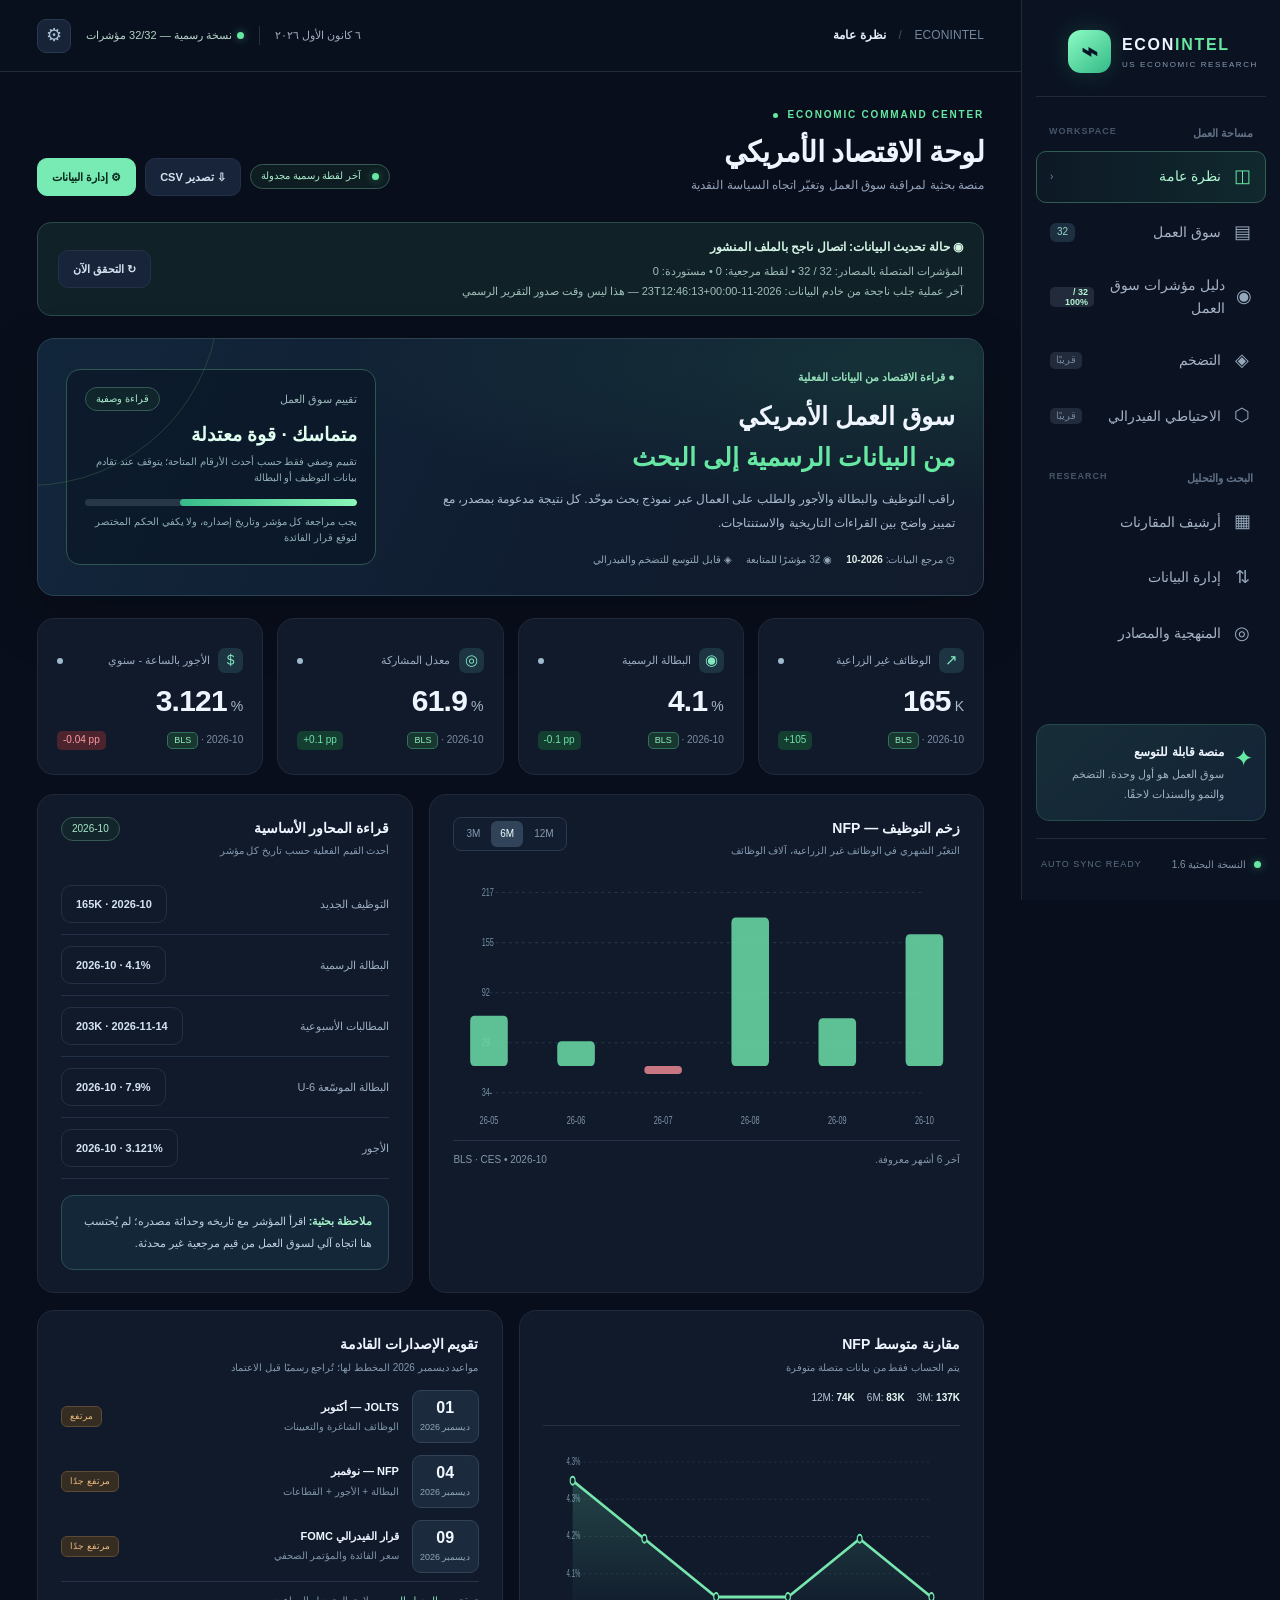
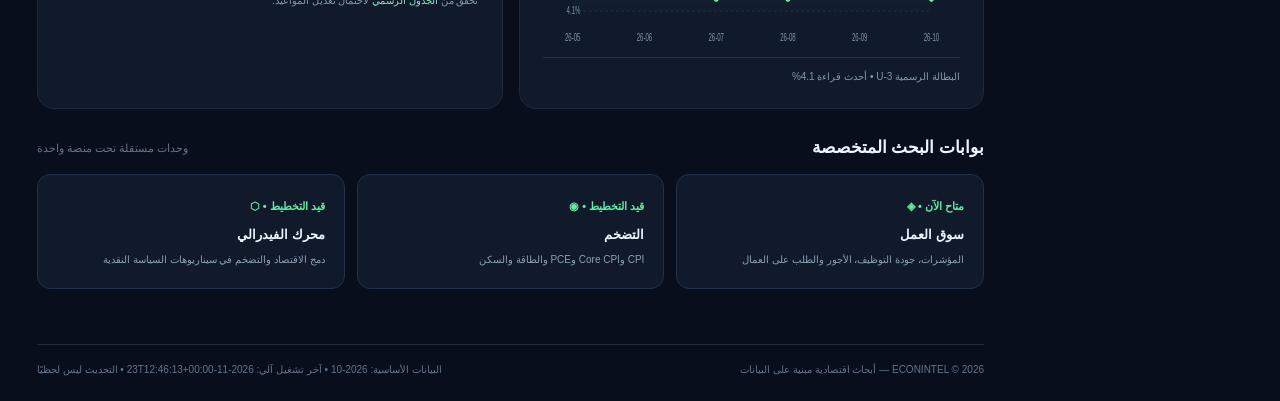
==== commit a0f0c57c: "ECONINTEL v1.6 - Indicator Detail Pages" ====
--- a/index.html
+++ b/index.html
@@ -6,10 +6,10 @@
   <meta name="theme-color" content="#0b1120" />
   <meta name="description" content="US Economic Intelligence — منصة تحليل اقتصادي أمريكي مبنية على البيانات الرسمية، تبدأ بسوق العمل وتتوسع للتضخم والسياسة النقدية." />
   <title>US Economic Intelligence | مختبر الاقتصاد الأمريكي</title>
-  <link rel="stylesheet" href="assets/styles.css" />
+  <link rel="stylesheet" href="assets/styles.css?v=1.6" />
   <script src="assets/seed.js" defer></script>
   <script src="assets/official-data.js" defer></script>
-  <script src="assets/app.js" defer></script>
+  <script src="assets/app.js?v=1.6" defer></script>
 </head>
 <body>
   <div class="app-shell">
@@ -19,7 +19,7 @@
       <nav class="side-nav" aria-label="التنقل الرئيسي">
         <button class="nav-link active" data-page="overview"><span class="nav-icon">◫</span><span>نظرة عامة</span><span class="nav-arrow">‹</span></button>
         <button class="nav-link" data-page="labor"><span class="nav-icon">▤</span><span>سوق العمل</span><span id="navCount" class="nav-count">32</span></button>
-        <button class="nav-link" data-page="weights"><span class="nav-icon">◉</span><span>المؤشرات والأوزان</span><span class="nav-mini">32 / 100%</span></button>
+        <button class="nav-link" data-page="weights"><span class="nav-icon">◉</span><span>دليل مؤشرات سوق العمل</span><span class="nav-mini">32 / 100%</span></button>
         <button class="nav-link" data-page="inflation"><span class="nav-icon">◈</span><span>التضخم</span><span class="nav-mini">قريبًا</span></button>
         <button class="nav-link" data-page="fed"><span class="nav-icon">⬡</span><span>الاحتياطي الفيدرالي</span><span class="nav-mini">قريبًا</span></button>
       </nav>
@@ -31,7 +31,7 @@
       </nav>
       <div class="sidebar-bottom">
         <div class="side-brief"><span class="side-brief-spark">✦</span><div><b>منصة قابلة للتوسع</b><p>سوق العمل هو أول وحدة. التضخم والنمو والسندات لاحقًا.</p></div></div>
-        <div class="sidebar-version"><span class="status-dot"></span> النسخة البحثية 1.4 <span>AUTO SYNC READY</span></div>
+        <div class="sidebar-version"><span class="status-dot"></span> النسخة البحثية 1.6 <span>AUTO SYNC READY</span></div>
       </div>
     </aside>
     <main class="main">
--- a/assets/styles.css
+++ b/assets/styles.css
@@ -29,3 +29,32 @@
 .weight-group-card small{display:block;color:#869ab0;font-size:10px;margin-top:9px}.weight-group-bar,.weight-inline{display:block;background:#25364a;border-radius:20px;overflow:hidden;height:7px;margin-top:12px;direction:ltr}.weight-group-bar span,.weight-inline i{background:linear-gradient(90deg,#238c74,#75efb7);display:block;height:100%;border-radius:20px}
 .weight-table-wrap{overflow:auto;border:1px solid #2d4155;border-radius:12px;background:#111b2b}.weight-table{border-collapse:collapse;width:100%;min-width:980px}.weight-table th{color:#98aebf;background:#162437;font-size:11px;padding:15px 14px;text-align:right;white-space:nowrap}.weight-table td{border-top:1px solid #22354a;padding:13px 14px;color:#bdcfe0;font-size:11px;vertical-align:middle}.weight-table tr:hover td{background:#15273a}.weight-table td:first-child{min-width:215px}.weight-table td:nth-child(2){min-width:135px}.weight-table td:nth-child(3){min-width:95px}.weight-table td:nth-child(4){min-width:250px;max-width:450px}.weight-indicator{color:#d9fbeb;display:block;background:none;border:0;padding:0;cursor:pointer;text-align:right;font-size:12px;font-weight:700}.weight-indicator:hover{text-decoration:underline}.weight-indicator small{color:#839db1;font-size:9px;font-weight:400;display:block;line-height:1.7}.weight-percent{display:flex;align-items:center;gap:10px;direction:ltr;justify-content:flex-end}.weight-percent strong{color:#c6ffe0;font:700 15px Arial,sans-serif}.weight-percent .weight-inline{width:74px;margin:0}.weight-note{line-height:1.8}.weight-date{display:block;margin-top:4px;color:#8398a8;font-size:9px;text-align:right}.weight-empty{padding:30px!important;text-align:center}.nav-link[data-page="weights"] .nav-mini{font:700 9px Arial,sans-serif;color:#b4f6d2}
 @media(max-width:1050px){.weight-groups{grid-template-columns:repeat(2,minmax(0,1fr))}}@media(max-width:650px){.weight-intro,.weight-groups{grid-template-columns:1fr}.weight-kpi{padding:16px}}
+
+/* v1.5 — indicator registry and independent drill-down view */
+.indicator-table td,.indicator-table th{white-space:normal;vertical-align:middle}
+.indicator-table td:nth-child(2),.indicator-table td:nth-child(3),.indicator-table td:nth-child(4){min-width:105px;font-variant-numeric:tabular-nums}
+.indicator-table .weight-indicator{max-width:260px;text-align:right}
+.indicator-table .weight-indicator:hover{text-decoration:underline;text-underline-offset:4px}
+.indicator-detail-grid{display:grid;grid-template-columns:repeat(5,minmax(0,1fr));gap:14px}
+.indicator-stat{background:var(--panel);border:1px solid var(--line-soft);border-radius:14px;display:flex;flex-direction:column;gap:10px;padding:20px;min-width:0}
+.indicator-stat small{color:var(--muted);font-size:12px}
+.indicator-stat strong{font-family:Arial,sans-serif;font-size:29px;color:var(--text);word-break:break-word}
+.indicator-stat span{color:var(--muted);font-size:11px}
+.indicator-stat strong.indicator-change{font-size:22px;color:var(--green)}
+@media(max-width:1050px){.indicator-detail-grid{grid-template-columns:repeat(2,minmax(0,1fr))}}
+@media(max-width:600px){.indicator-detail-grid{grid-template-columns:1fr}.indicator-table{font-size:12px}}
+
+/* v1.6 — interpretative research, exact historical comparisons; no new weights */
+.econ-analysis{border-color:#2c514a;background:linear-gradient(115deg,#10282c,#101d30)}
+.econ-analysis h3{color:#a4f5ca;font-size:19px;margin:8px 0 14px}
+.econ-analysis h4{color:#cdebe2;font-size:13px;margin:18px 0 6px}
+.econ-analysis p{color:#c5d6df;font-size:13px;line-height:2.05}
+.econ-analysis small{display:block;margin-top:16px;color:#91aaba;font-size:11px;line-height:1.8}
+.research-context{padding:13px 15px;border:1px solid #345161;border-radius:10px;background:#122537;line-height:1.9;color:#bdd4e3;font-size:12px}
+.research-context strong{color:#bbecd2}
+.indicator-window-grid{display:grid;grid-template-columns:repeat(3,minmax(0,1fr));gap:12px}
+.indicator-window{display:flex;flex-direction:column;gap:8px;padding:16px;background:#122237;border:1px solid #2b4258;border-radius:12px;min-width:0}
+.indicator-window small,.indicator-window span{color:#9bb1c3;font-size:11px}
+.indicator-window b{font-size:20px;color:#effff9;direction:ltr;text-align:right;word-break:break-word}
+.indicator-window strong{color:#85e8b7;font-size:13px;text-align:right}
+@media(max-width:730px){.indicator-window-grid{grid-template-columns:1fr}}
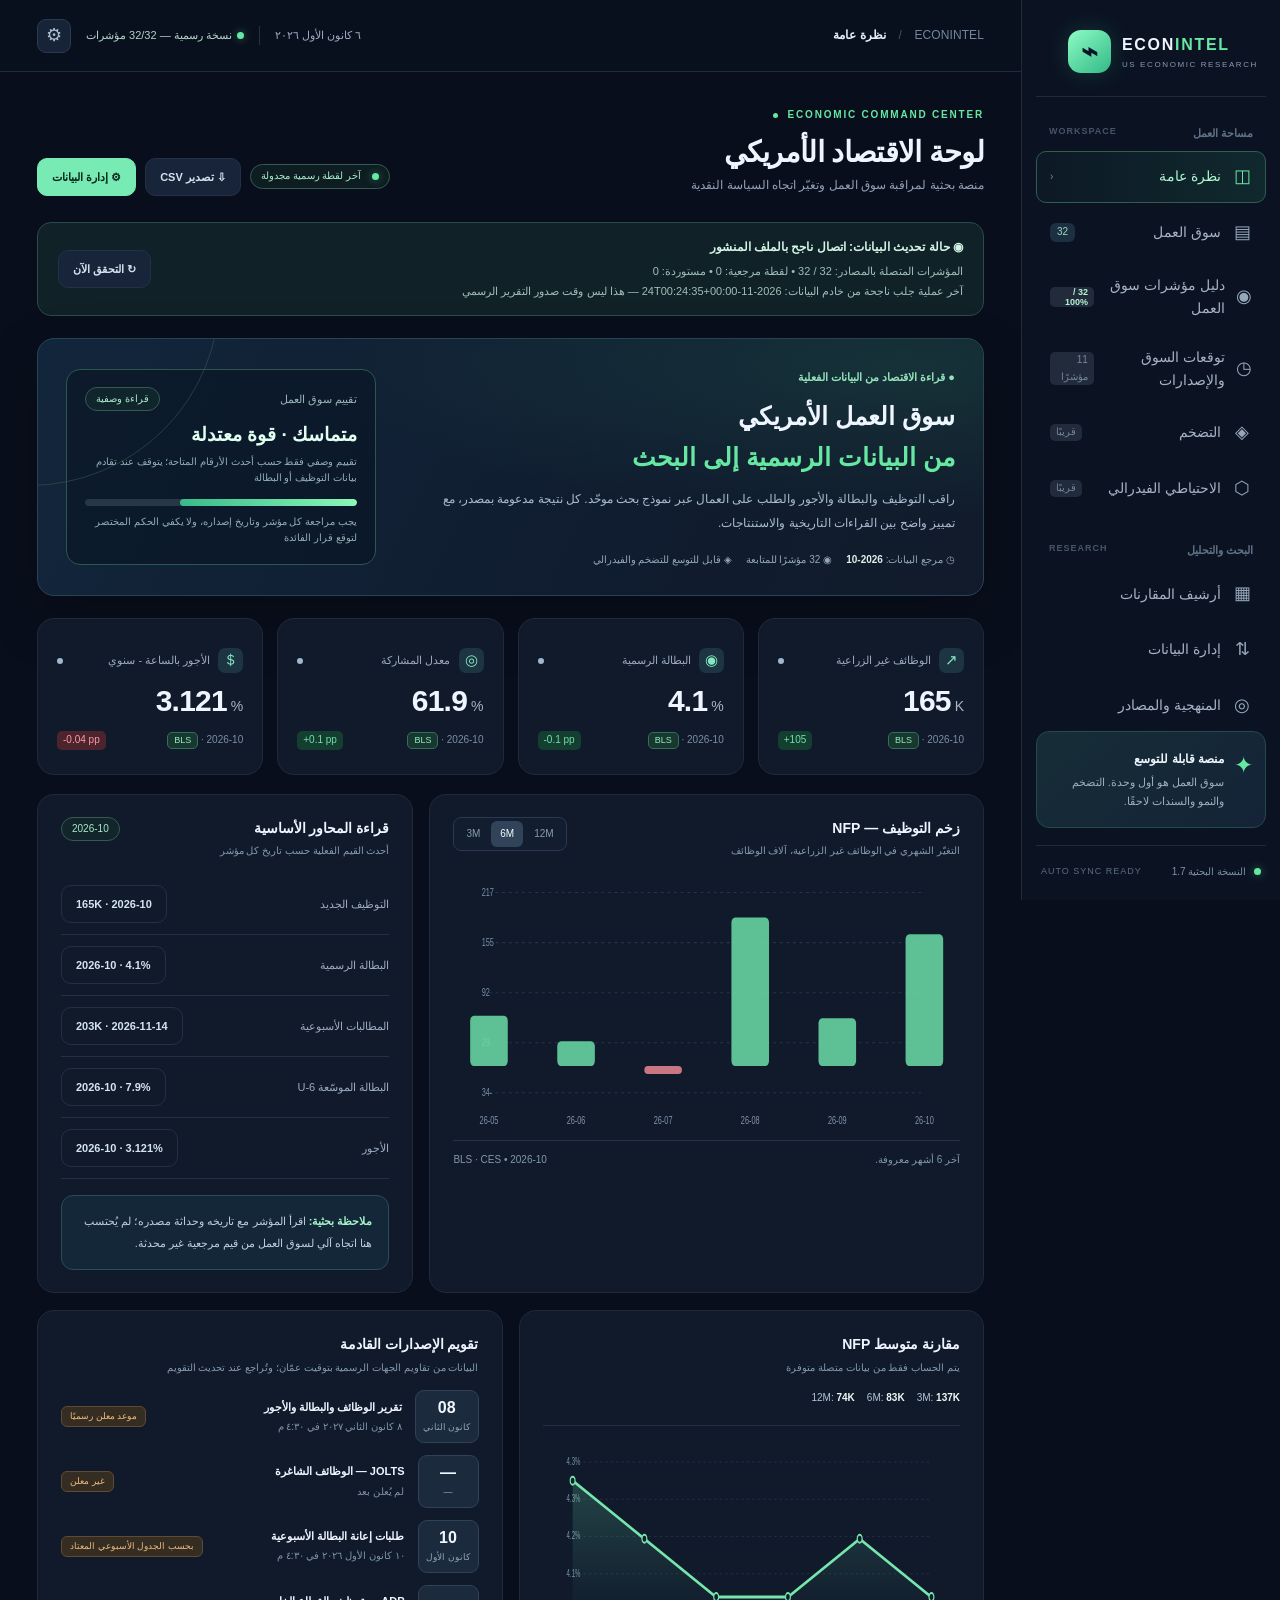
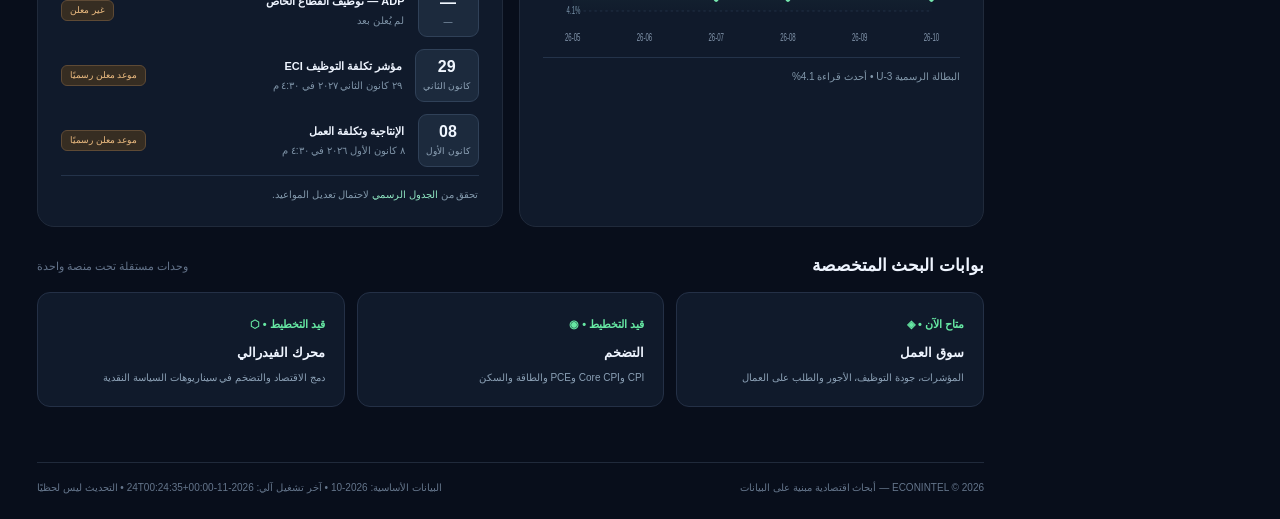
==== commit b555fcce: "ECONINTEL v1.7 - Economic Forecast Tracker" ====
--- a/index.html
+++ b/index.html
@@ -6,10 +6,10 @@
   <meta name="theme-color" content="#0b1120" />
   <meta name="description" content="US Economic Intelligence — منصة تحليل اقتصادي أمريكي مبنية على البيانات الرسمية، تبدأ بسوق العمل وتتوسع للتضخم والسياسة النقدية." />
   <title>US Economic Intelligence | مختبر الاقتصاد الأمريكي</title>
-  <link rel="stylesheet" href="assets/styles.css?v=1.6" />
+  <link rel="stylesheet" href="assets/styles.css?v=1.7" />
   <script src="assets/seed.js" defer></script>
   <script src="assets/official-data.js" defer></script>
-  <script src="assets/app.js?v=1.6" defer></script>
+  <script src="assets/app.js?v=1.7" defer></script>
 </head>
 <body>
   <div class="app-shell">
@@ -20,6 +20,7 @@
         <button class="nav-link active" data-page="overview"><span class="nav-icon">◫</span><span>نظرة عامة</span><span class="nav-arrow">‹</span></button>
         <button class="nav-link" data-page="labor"><span class="nav-icon">▤</span><span>سوق العمل</span><span id="navCount" class="nav-count">32</span></button>
         <button class="nav-link" data-page="weights"><span class="nav-icon">◉</span><span>دليل مؤشرات سوق العمل</span><span class="nav-mini">32 / 100%</span></button>
+        <button class="nav-link" data-page="forecasts"><span class="nav-icon">◷</span><span>توقعات السوق والإصدارات</span><span class="nav-mini">11 مؤشرًا</span></button>
         <button class="nav-link" data-page="inflation"><span class="nav-icon">◈</span><span>التضخم</span><span class="nav-mini">قريبًا</span></button>
         <button class="nav-link" data-page="fed"><span class="nav-icon">⬡</span><span>الاحتياطي الفيدرالي</span><span class="nav-mini">قريبًا</span></button>
       </nav>
@@ -31,7 +32,7 @@
       </nav>
       <div class="sidebar-bottom">
         <div class="side-brief"><span class="side-brief-spark">✦</span><div><b>منصة قابلة للتوسع</b><p>سوق العمل هو أول وحدة. التضخم والنمو والسندات لاحقًا.</p></div></div>
-        <div class="sidebar-version"><span class="status-dot"></span> النسخة البحثية 1.6 <span>AUTO SYNC READY</span></div>
+        <div class="sidebar-version"><span class="status-dot"></span> النسخة البحثية 1.7 <span>AUTO SYNC READY</span></div>
       </div>
     </aside>
     <main class="main">
--- a/assets/styles.css
+++ b/assets/styles.css
@@ -58,3 +58,36 @@
 .indicator-window b{font-size:20px;color:#effff9;direction:ltr;text-align:right;word-break:break-word}
 .indicator-window strong{color:#85e8b7;font-size:13px;text-align:right}
 @media(max-width:730px){.indicator-window-grid{grid-template-columns:1fr}}
+
+/* ECONINTEL v1.7 — release calendar and sourced-consensus ledger */
+.forecast-summary {display:grid;grid-template-columns:1fr 1fr 2fr;gap:12px;margin-top:24px}
+.forecast-summary>div,.forecast-card,.forecast-topline>div {background:#102038;border:1px solid #283d55;border-radius:12px;padding:16px}
+.forecast-summary small,.forecast-topline small,.forecast-card-date small{display:block;color:#91a9bf;font-size:12px;margin-bottom:8px}
+.forecast-summary b {display:block;color:#f1f7fe;font-size:23px}
+.forecast-summary .forecast-status{font-size:13px;line-height:1.8;color:#a6d8c4}
+.forecast-grid{display:grid;grid-template-columns:repeat(3,minmax(0,1fr));gap:12px}
+.forecast-card{text-align:right;color:#f1f7fe;cursor:pointer;display:block;transition:border-color .2s, transform .2s}
+.forecast-card:hover{border-color:#55c69f;transform:translateY(-2px)}
+.forecast-card-label{display:flex;align-items:flex-start;justify-content:space-between;gap:8px;min-height:44px}
+.forecast-card-label b{font-size:14px}
+.forecast-card-label span,.forecast-card-date span{font-size:11px;color:#8ba9bd}
+.forecast-card-date{margin:14px 0}
+.forecast-card-date strong{display:block;line-height:1.7;font-size:16px}
+.forecast-card-bottom{display:flex;justify-content:space-between;gap:10px;color:#9ecbb9;border-top:1px solid #2a4056;padding-top:12px;font-size:12px}
+.forecast-card-bottom b{color:#f2f8ff;font-size:18px}
+.forecast-card-foot{margin-top:12px;color:#a6b4c4;font-size:11px}
+.forecast-topline{display:grid;grid-template-columns:repeat(3,minmax(0,1fr));gap:12px;margin:16px 0}
+.forecast-topline strong{display:block;color:#e8f6fc;font-size:19px;line-height:1.65}
+.forecast-topline span{display:block;color:#97aec1;font-size:11px;line-height:1.7}
+.forecast-topline .forecast-small{font-size:13px}
+.forecast-note{padding:14px;border:1px solid #28516d;border-radius:10px;background:#142b3a;color:#b6d7dc;line-height:1.9;font-size:12px}
+.forecast-note a{color:#7aefc4;margin-inline:8px}
+.forecast-history{margin-top:20px}
+.forecast-history h4{margin-bottom:12px}
+.forecast-row{display:flex;align-items:center;justify-content:space-between;gap:10px;border-bottom:1px solid #2c4256;padding:11px 0;color:#aebed0;font-size:12px}
+.forecast-row strong{color:#d8fff2;font-size:16px}
+.forecast-row small{font-size:10px}
+.forecast-release-line{text-align:left;display:flex;flex-direction:column;gap:4px}
+.forecast-release-line small{color:#7fc6b3}
+@media (max-width:1120px){.forecast-grid{grid-template-columns:repeat(2,minmax(0,1fr))}}
+@media (max-width:760px){.forecast-grid,.forecast-summary,.forecast-topline{grid-template-columns:1fr}.forecast-row{flex-wrap:wrap}}
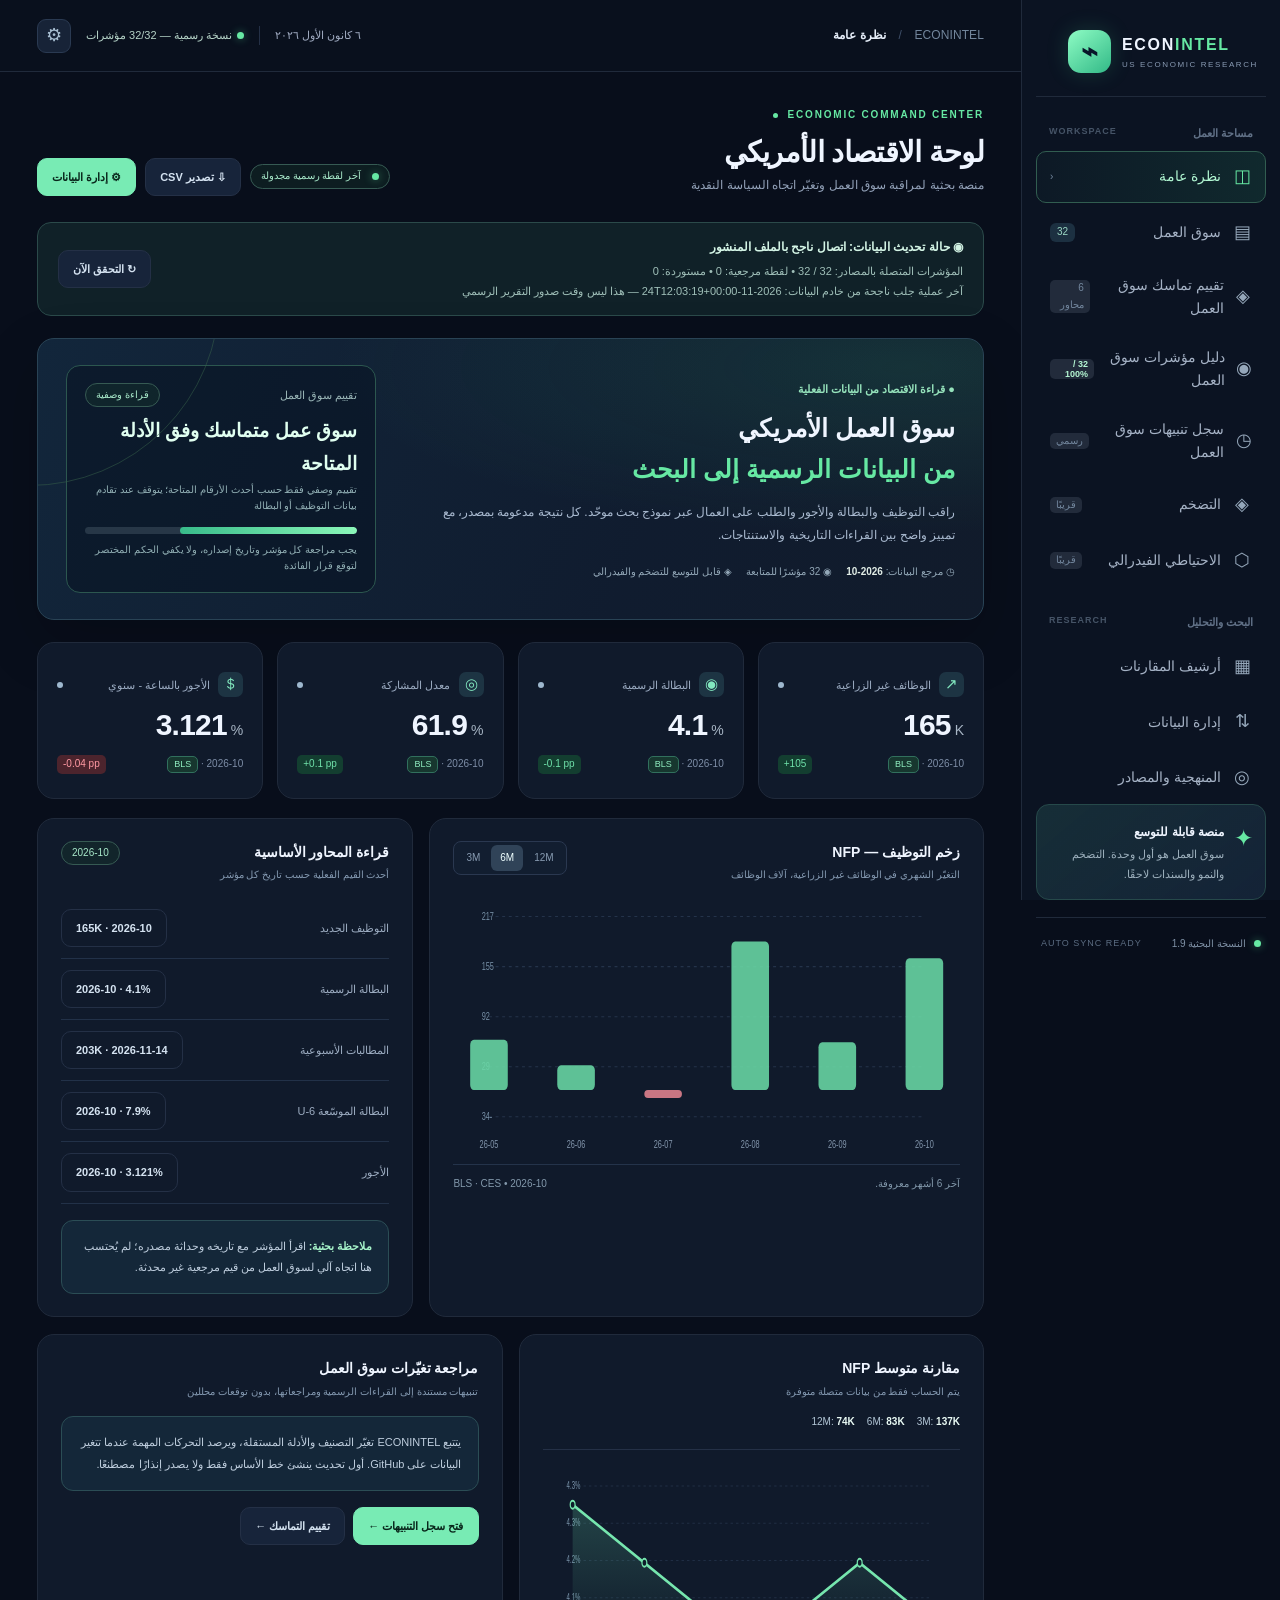
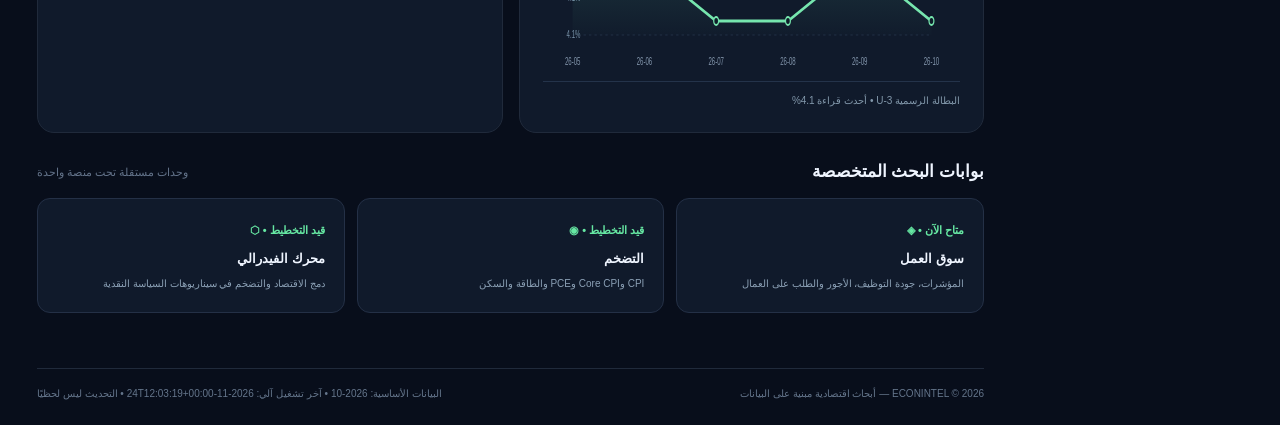
==== commit cc4f88e5: "ECONINTEL v1.9 - Labor Research Engine" ====
--- a/index.html
+++ b/index.html
@@ -6,10 +6,11 @@
   <meta name="theme-color" content="#0b1120" />
   <meta name="description" content="US Economic Intelligence — منصة تحليل اقتصادي أمريكي مبنية على البيانات الرسمية، تبدأ بسوق العمل وتتوسع للتضخم والسياسة النقدية." />
   <title>US Economic Intelligence | مختبر الاقتصاد الأمريكي</title>
-  <link rel="stylesheet" href="assets/styles.css?v=1.7" />
+  <link rel="stylesheet" href="assets/styles.css?v=1.9" />
   <script src="assets/seed.js" defer></script>
   <script src="assets/official-data.js" defer></script>
-  <script src="assets/app.js?v=1.7" defer></script>
+  <script src="assets/labor-health-engine.js?v=1.9" defer></script>
+  <script src="assets/app.js?v=1.9" defer></script>
 </head>
 <body>
   <div class="app-shell">
@@ -19,8 +20,9 @@
       <nav class="side-nav" aria-label="التنقل الرئيسي">
         <button class="nav-link active" data-page="overview"><span class="nav-icon">◫</span><span>نظرة عامة</span><span class="nav-arrow">‹</span></button>
         <button class="nav-link" data-page="labor"><span class="nav-icon">▤</span><span>سوق العمل</span><span id="navCount" class="nav-count">32</span></button>
+        <button class="nav-link" data-page="laborhealth"><span class="nav-icon">◈</span><span>تقييم تماسك سوق العمل</span><span class="nav-mini">6 محاور</span></button>
         <button class="nav-link" data-page="weights"><span class="nav-icon">◉</span><span>دليل مؤشرات سوق العمل</span><span class="nav-mini">32 / 100%</span></button>
-        <button class="nav-link" data-page="forecasts"><span class="nav-icon">◷</span><span>توقعات السوق والإصدارات</span><span class="nav-mini">11 مؤشرًا</span></button>
+        <button class="nav-link" data-page="laboralerts"><span class="nav-icon">◷</span><span>سجل تنبيهات سوق العمل</span><span class="nav-mini">رسمي</span></button>
         <button class="nav-link" data-page="inflation"><span class="nav-icon">◈</span><span>التضخم</span><span class="nav-mini">قريبًا</span></button>
         <button class="nav-link" data-page="fed"><span class="nav-icon">⬡</span><span>الاحتياطي الفيدرالي</span><span class="nav-mini">قريبًا</span></button>
       </nav>
@@ -32,7 +34,7 @@
       </nav>
       <div class="sidebar-bottom">
         <div class="side-brief"><span class="side-brief-spark">✦</span><div><b>منصة قابلة للتوسع</b><p>سوق العمل هو أول وحدة. التضخم والنمو والسندات لاحقًا.</p></div></div>
-        <div class="sidebar-version"><span class="status-dot"></span> النسخة البحثية 1.7 <span>AUTO SYNC READY</span></div>
+        <div class="sidebar-version"><span class="status-dot"></span> النسخة البحثية 1.9 <span>AUTO SYNC READY</span></div>
       </div>
     </aside>
     <main class="main">
--- a/assets/styles.css
+++ b/assets/styles.css
@@ -91,3 +91,33 @@
 .forecast-release-line small{color:#7fc6b3}
 @media (max-width:1120px){.forecast-grid{grid-template-columns:repeat(2,minmax(0,1fr))}}
 @media (max-width:760px){.forecast-grid,.forecast-summary,.forecast-topline{grid-template-columns:1fr}.forecast-row{flex-wrap:wrap}}
+
+/* ECONINTEL labor health research engine — v1.8 */
+.labor-health-shortcut{margin:18px 0 22px;padding:19px 24px;background:linear-gradient(105deg,rgba(25,98,83,.24),rgba(23,38,64,.9));border:1px solid #345e58;border-radius:16px;display:flex;align-items:center;justify-content:space-between;gap:18px}
+.labor-health-shortcut b{font-size:17px}.labor-health-shortcut p{margin:6px 0 0;color:var(--muted);font-size:13px}
+.labor-health-hero{background:linear-gradient(120deg,#10332f,#14243b);border:1px solid #37645c;border-radius:18px;padding:28px;margin:22px 0 28px}
+.labor-health-hero h2{font-size:clamp(21px,2.7vw,32px);margin:8px 0 7px;color:#99f1c4}.labor-health-hero p{color:#b4c7ce;margin:0 0 18px}
+.labor-counts{display:flex;gap:11px;flex-wrap:wrap}.labor-counts span{background:rgba(4,17,26,.4);border:1px solid #446b61;padding:8px 12px;border-radius:10px}
+.labor-pillar-grid{display:grid;grid-template-columns:repeat(3,minmax(0,1fr));gap:12px}
+.labor-pillar{border-radius:14px;background:var(--panel);border:1px solid var(--line);padding:18px;min-height:215px}
+.labor-pillar.support{border-top:3px solid #5ad7a1}.labor-pillar.weak{border-top:3px solid #ea8290}.labor-pillar.neutral{border-top:3px solid #d0a96c}.labor-pillar.missing{border-top:3px solid #7b8798}
+.labor-pillar-header{display:flex;align-items:center;justify-content:space-between;gap:12px}.labor-pillar-header h3{font-size:16px;margin:0}.labor-pillar-header span{font-size:20px;opacity:.8}
+.labor-pillar>strong{font-size:13px;display:block;margin-top:11px}.labor-pillar.support>strong{color:#69e0ac}.labor-pillar.weak>strong{color:#ff9da5}.labor-pillar.neutral>strong{color:#f2c789}.labor-pillar p{font-size:13px;line-height:1.8;color:#c5d2e0;margin:9px 0}
+.labor-pillar small{color:var(--muted);line-height:1.75;display:block}.labor-pill-dates{display:flex;flex-wrap:wrap;gap:7px;margin-top:14px}
+.labor-pill-date{font-size:11px;border:1px solid #324a5f;border-radius:7px;background:#112d35;color:#9de8c3;cursor:pointer;padding:5px 8px}
+.labor-pill-date:hover{border-color:#6fe8b2}
+.labor-evidence ul,.labor-evidence-list{padding-right:22px;margin:13px 0 0}.labor-evidence li,.labor-evidence-list li{margin:0 0 12px;line-height:1.85;color:#c6d9e2}
+.labor-evidence-risk h3{color:#f1b5af}
+@media(max-width:1050px){.labor-pillar-grid{grid-template-columns:repeat(2,minmax(0,1fr))}}
+@media(max-width:650px){.labor-pillar-grid{grid-template-columns:1fr}.labor-health-shortcut{flex-direction:column;align-items:stretch}.labor-health-hero{padding:19px}}
+
+.labor-table-wrap{overflow-x:auto;margin:16px 0}.labor-trend-table{width:100%;min-width:660px;border-collapse:collapse;text-align:right}.labor-trend-table th,.labor-trend-table td{padding:11px 14px;border-bottom:1px solid var(--line)}.labor-trend-table thead th{font-weight:600;color:var(--muted);font-size:13px}.labor-trend-table tbody th{font-weight:500}.labor-trend-table tbody th small{margin-right:9px;font-size:11px;color:var(--dim)}.labor-trend-table tbody td{font-variant-numeric:tabular-nums;text-align:center;color:#d7eadf}
+
+/* v1.9: Evidence-driven labor change notifications (non-consensus). */
+.labor-alert-row{display:flex;gap:20px;padding:17px 0;border-bottom:1px solid var(--line-soft)}
+.labor-alert-side{flex:0 0 165px;display:flex;flex-direction:column;gap:5px;color:var(--muted)}
+.labor-alert-type{font-size:12px;font-weight:700;color:var(--green)}
+.labor-alert-row.risk .labor-alert-type{color:var(--orange)}
+.labor-alert-side small{font-size:11px}
+.labor-alert-body{flex:1}.labor-alert-body b{font-size:14px}.labor-alert-body p{color:var(--muted);margin:4px 0}.labor-alert-body small{color:var(--dim)}
+@media(max-width:650px){.labor-alert-row{flex-direction:column;gap:5px}.labor-alert-side{flex:0 0 auto;flex-direction:row;justify-content:space-between}}
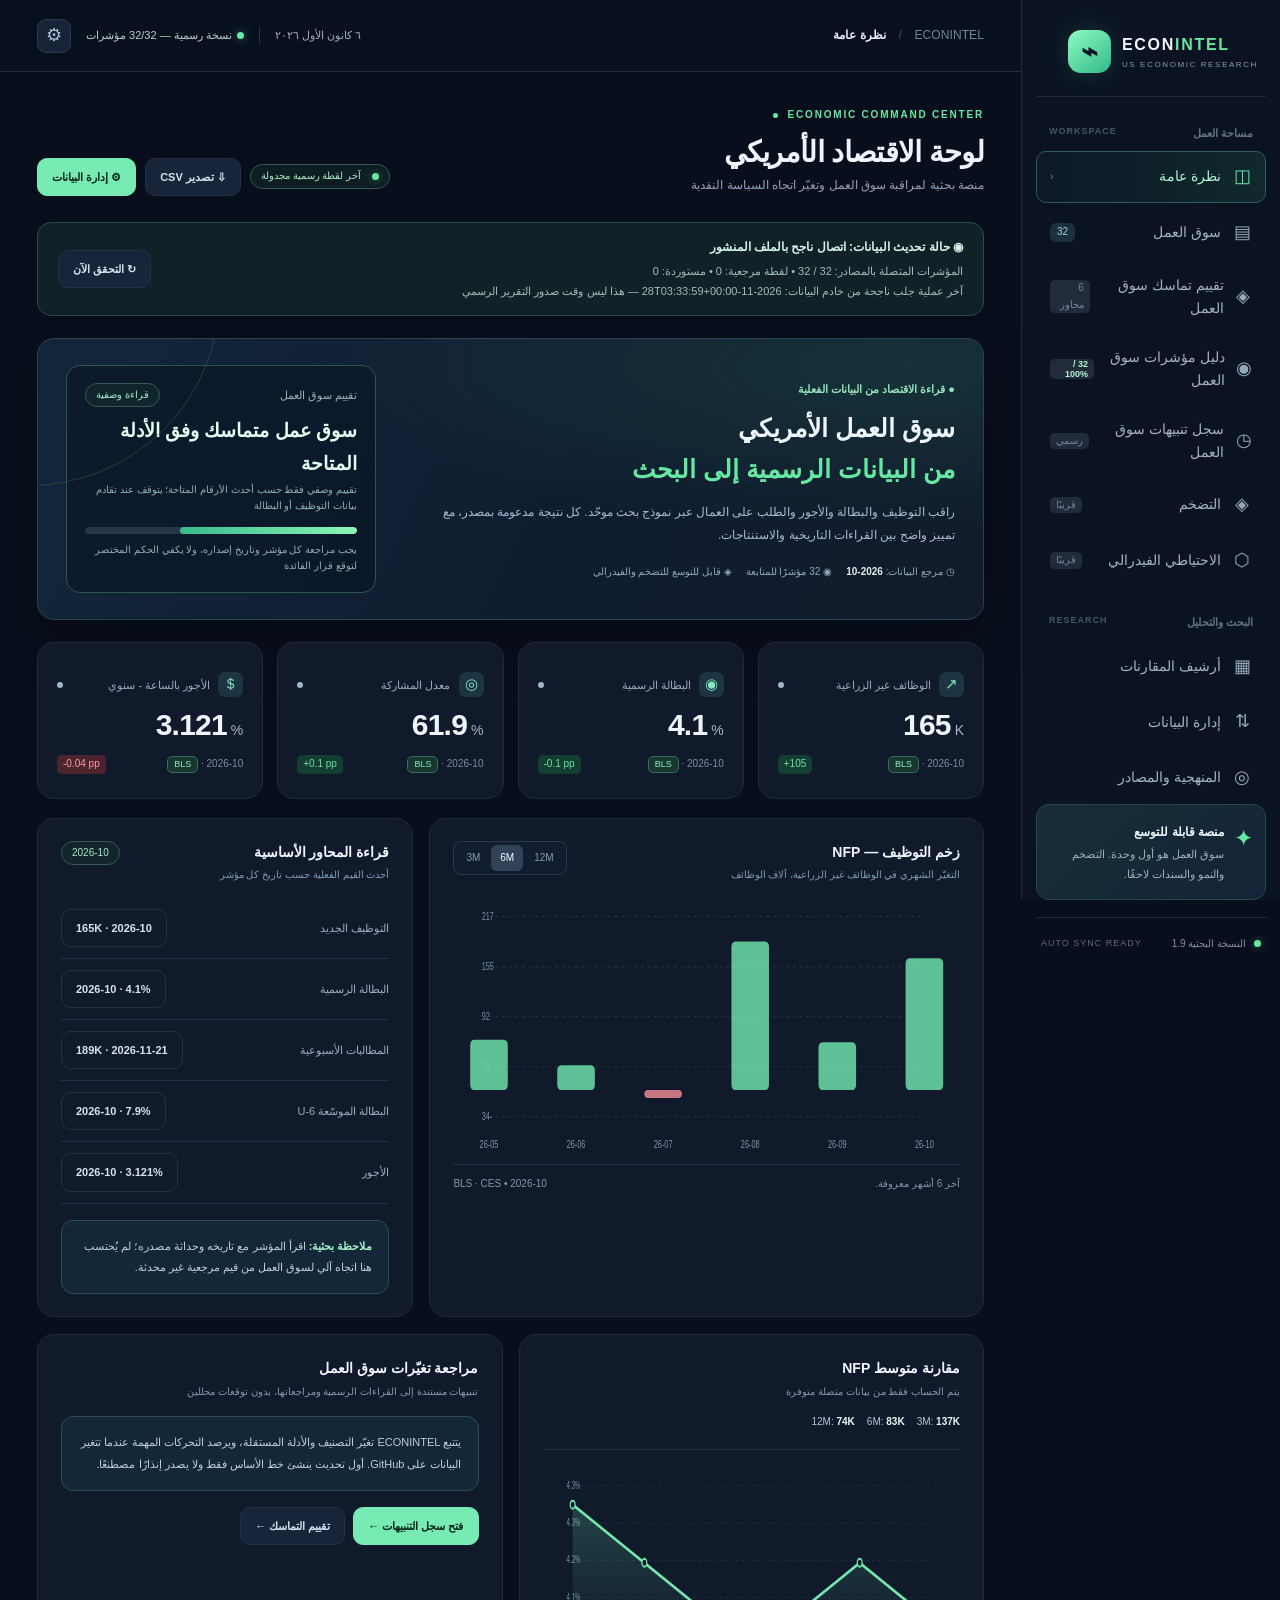
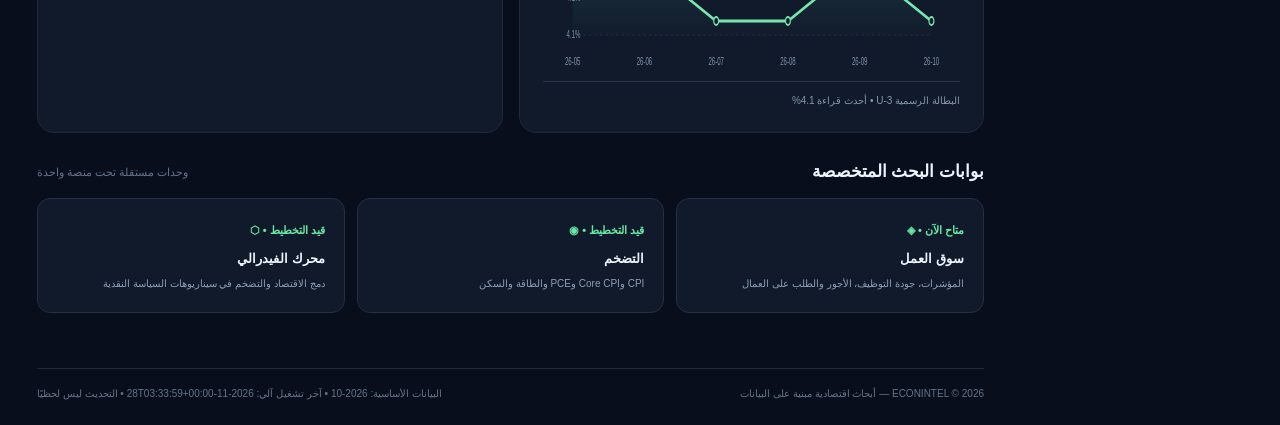
==== commit f700ffa0: "ECONINTEL - Inflation Research v1" ====
--- a/index.html
+++ b/index.html
@@ -23,7 +23,7 @@
         <button class="nav-link" data-page="laborhealth"><span class="nav-icon">◈</span><span>تقييم تماسك سوق العمل</span><span class="nav-mini">6 محاور</span></button>
         <button class="nav-link" data-page="weights"><span class="nav-icon">◉</span><span>دليل مؤشرات سوق العمل</span><span class="nav-mini">32 / 100%</span></button>
         <button class="nav-link" data-page="laboralerts"><span class="nav-icon">◷</span><span>سجل تنبيهات سوق العمل</span><span class="nav-mini">رسمي</span></button>
-        <button class="nav-link" data-page="inflation"><span class="nav-icon">◈</span><span>التضخم</span><span class="nav-mini">قريبًا</span></button>
+        <a class="nav-link" href="inflation.html" style="text-decoration:none"><span class="nav-icon">◈</span><span>التضخم</span><span class="nav-mini">قريبًا</span></a>
         <button class="nav-link" data-page="fed"><span class="nav-icon">⬡</span><span>الاحتياطي الفيدرالي</span><span class="nav-mini">قريبًا</span></button>
       </nav>
       <div class="side-section-label">البحث والتحليل <span>RESEARCH</span></div>
